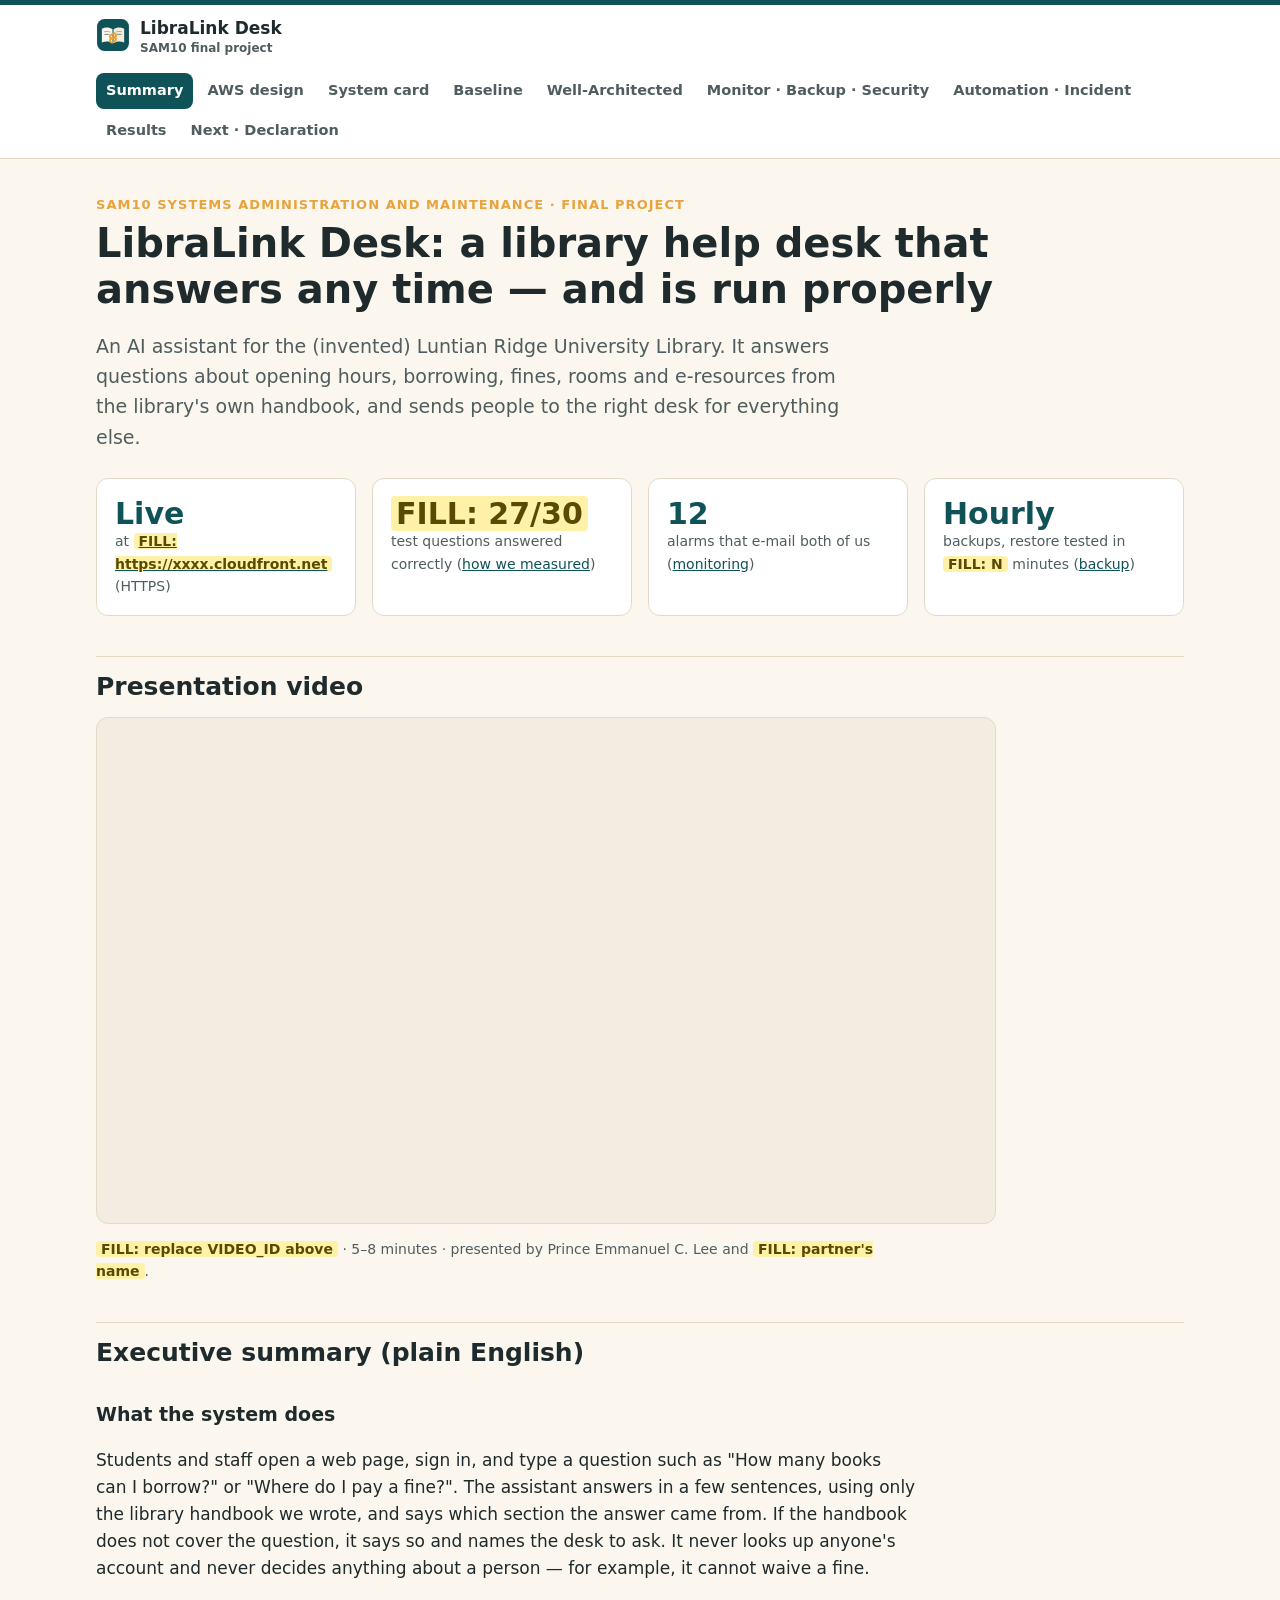
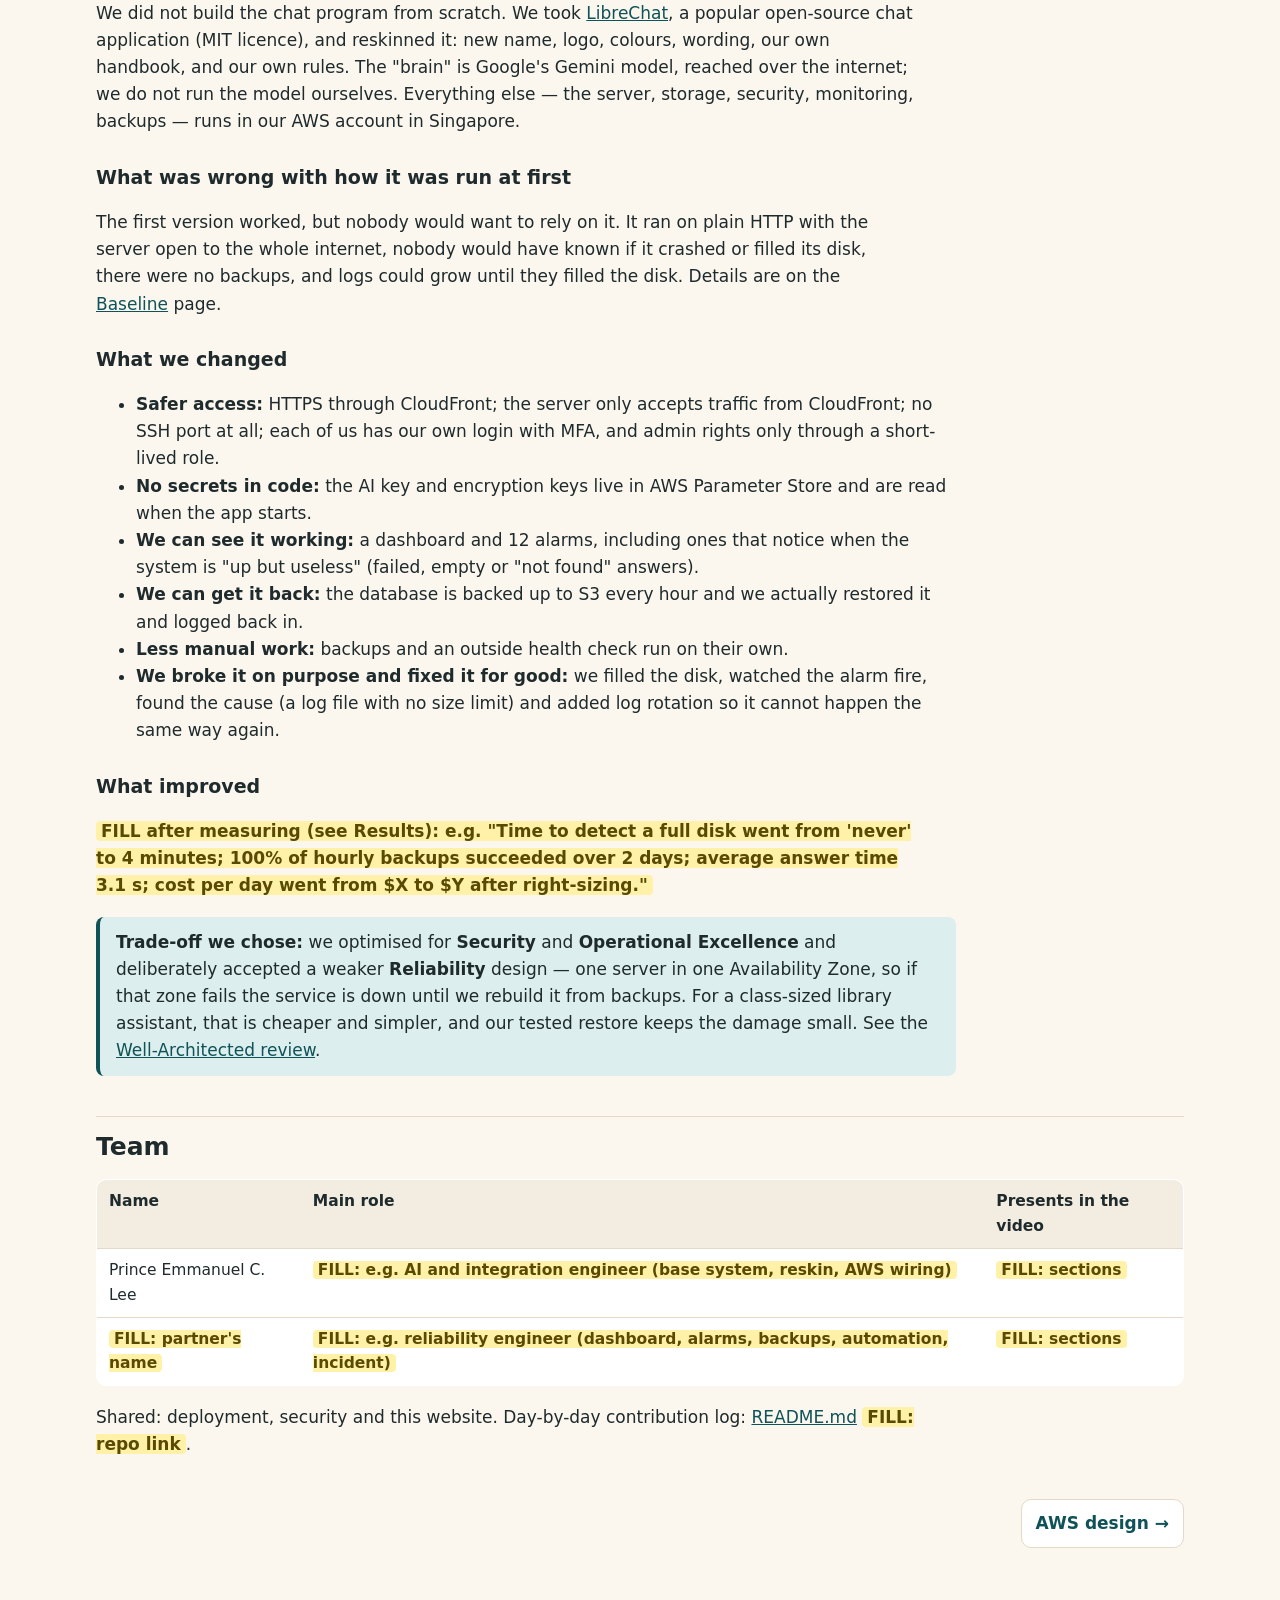
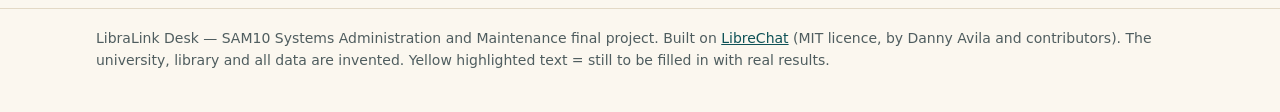
==== docs/index.html @ 316d45c8 "Project website, guide and presentation script" ====
<!doctype html>
<html lang="en">
<head>
<meta charset="utf-8"><meta name="viewport" content="width=device-width,initial-scale=1">
<title>LibraLink Desk · SAM10 final project</title>
<meta name="description" content="LibraLink Desk: a library help-desk AI assistant, reskinned from LibreChat, deployed and operated on AWS.">
<link rel="icon" href="assets/favicon.png"><link rel="stylesheet" href="assets/site.css">
</head>
<body>
<main>
  <div class="page-head">
    <div class="kicker">SAM10 Systems Administration and Maintenance · Final project</div>
    <h1>LibraLink Desk: a library help desk that answers any time — and is run properly</h1>
    <p class="lead">An AI assistant for the (invented) Luntian Ridge University Library. It answers questions about opening hours, borrowing, fines, rooms and e-resources from the library's own handbook, and sends people to the right desk for everything else.</p>
  </div>

  <div class="grid">
    <div class="card"><div class="stat">Live</div><div class="stat-label">at <a href="FILL-CLOUDFRONT-URL"><span class="fill">FILL: https://xxxx.cloudfront.net</span></a> (HTTPS)</div></div>
    <div class="card"><div class="stat"><span class="fill">FILL: 27/30</span></div><div class="stat-label">test questions answered correctly (<a href="results.html#quality">how we measured</a>)</div></div>
    <div class="card"><div class="stat">12</div><div class="stat-label">alarms that e-mail both of us (<a href="operations.html#monitoring">monitoring</a>)</div></div>
    <div class="card"><div class="stat">Hourly</div><div class="stat-label">backups, restore tested in <span class="fill">FILL: N</span> minutes (<a href="operations.html#backup">backup</a>)</div></div>
  </div>

  <h2>Presentation video</h2>
  <div class="video">
    <!-- Replace VIDEO_ID with your YouTube video id (the part after watch?v=). Set the video to Unlisted. -->
    <iframe src="https://www.youtube-nocookie.com/embed/VIDEO_ID" title="LibraLink Desk presentation" allow="accelerometer; encrypted-media; picture-in-picture" allowfullscreen></iframe>
  </div>
  <p class="stat-label"><span class="fill">FILL: replace VIDEO_ID above</span> · 5–8 minutes · presented by Prince Emmanuel C. Lee and <span class="fill">FILL: partner's name</span>.</p>

  <h2>Executive summary (plain English)</h2>
  <h3>What the system does</h3>
  <p>Students and staff open a web page, sign in, and type a question such as "How many books can I borrow?" or "Where do I pay a fine?". The assistant answers in a few sentences, using only the library handbook we wrote, and says which section the answer came from. If the handbook does not cover the question, it says so and names the desk to ask. It never looks up anyone's account and never decides anything about a person — for example, it cannot waive a fine.</p>
  <p>We did not build the chat program from scratch. We took <a href="https://github.com/danny-avila/LibreChat">LibreChat</a>, a popular open-source chat application (MIT licence), and reskinned it: new name, logo, colours, wording, our own handbook, and our own rules. The "brain" is Google's Gemini model, reached over the internet; we do not run the model ourselves. Everything else — the server, storage, security, monitoring, backups — runs in our AWS account in Singapore.</p>

  <h3>What was wrong with how it was run at first</h3>
  <p>The first version worked, but nobody would want to rely on it. It ran on plain HTTP with the server open to the whole internet, nobody would have known if it crashed or filled its disk, there were no backups, and logs could grow until they filled the disk. Details are on the <a href="baseline.html">Baseline</a> page.</p>

  <h3>What we changed</h3>
  <ul>
    <li><b>Safer access:</b> HTTPS through CloudFront; the server only accepts traffic from CloudFront; no SSH port at all; each of us has our own login with MFA, and admin rights only through a short-lived role.</li>
    <li><b>No secrets in code:</b> the AI key and encryption keys live in AWS Parameter Store and are read when the app starts.</li>
    <li><b>We can see it working:</b> a dashboard and 12 alarms, including ones that notice when the system is "up but useless" (failed, empty or "not found" answers).</li>
    <li><b>We can get it back:</b> the database is backed up to S3 every hour and we actually restored it and logged back in.</li>
    <li><b>Less manual work:</b> backups and an outside health check run on their own.</li>
    <li><b>We broke it on purpose and fixed it for good:</b> we filled the disk, watched the alarm fire, found the cause (a log file with no size limit) and added log rotation so it cannot happen the same way again.</li>
  </ul>

  <h3>What improved</h3>
  <p><span class="fill">FILL after measuring (see Results): e.g. "Time to detect a full disk went from 'never' to 4 minutes; 100% of hourly backups succeeded over 2 days; average answer time 3.1 s; cost per day went from $X to $Y after right-sizing."</span></p>

  <div class="note"><b>Trade-off we chose:</b> we optimised for <b>Security</b> and <b>Operational Excellence</b> and deliberately accepted a weaker <b>Reliability</b> design — one server in one Availability Zone, so if that zone fails the service is down until we rebuild it from backups. For a class-sized library assistant, that is cheaper and simpler, and our tested restore keeps the damage small. See the <a href="well-architected.html">Well-Architected review</a>.</div>

  <h2>Team</h2>
  <div class="table-wrap"><table>
    <tr><th>Name</th><th>Main role</th><th>Presents in the video</th></tr>
    <tr><td>Prince Emmanuel C. Lee</td><td><span class="fill">FILL: e.g. AI and integration engineer (base system, reskin, AWS wiring)</span></td><td><span class="fill">FILL: sections</span></td></tr>
    <tr><td><span class="fill">FILL: partner's name</span></td><td><span class="fill">FILL: e.g. reliability engineer (dashboard, alarms, backups, automation, incident)</span></td><td><span class="fill">FILL: sections</span></td></tr>
  </table></div>
  <p>Shared: deployment, security and this website. Day-by-day contribution log: <a href="https://github.com/FILL/libralink-desk#contribution-log">README.md</a> <span class="fill">FILL: repo link</span>.</p>
</main>
<script src="assets/site.js"></script>
</body>
</html>
---- docs/assets/site.css ----
:root {
  --bg: #FBF7EF;
  --panel: #FFFFFF;
  --panel-2: #F3EDE1;
  --ink: #1F2A2C;
  --ink-soft: #4F5D5F;
  --line: #E3D9C6;
  --teal: #0F5257;
  --teal-dark: #0B3B3E;
  --teal-soft: #DCEFEE;
  --amber: #E8A33D;
  --amber-soft: #FBEBD0;
  --good: #2F7D4A;
  --warn: #B26B00;
  --gap: #B3412F;
  --fill-bg: #FFF2A8;
  --fill-ink: #5A4A00;
  --radius: 12px;
  --mono: ui-monospace, "Cascadia Code", Consolas, monospace;
}
@media (prefers-color-scheme: dark) {
  :root {
    --bg: #0E1C1E; --panel: #132628; --panel-2: #1B3436; --ink: #EDE6D8; --ink-soft: #B9C4C2;
    --line: #2A4644; --teal: #6FC3C2; --teal-dark: #9FDAD8; --teal-soft: #1E3B3D;
    --amber: #E8A33D; --amber-soft: #3A2E17; --good: #6CC48A; --warn: #E8A33D; --gap: #F08A76;
    --fill-bg: #5A4A00; --fill-ink: #FFF2A8;
  }
}
* { box-sizing: border-box; }
html { scroll-behavior: smooth; }
body {
  margin: 0; background: var(--bg); color: var(--ink);
  font: 17px/1.6 "Nunito Sans", "Segoe UI", system-ui, sans-serif;
}
a { color: var(--teal); }
img { max-width: 100%; }

/* header + nav */
.top { border-top: 5px solid var(--teal); background: var(--panel); border-bottom: 1px solid var(--line); position: sticky; top: 0; z-index: 5; }
.top-inner { max-width: 1120px; margin: 0 auto; padding: 10px 16px; display: flex; align-items: center; gap: 18px; flex-wrap: wrap; }
.brand { display: flex; align-items: center; gap: 10px; text-decoration: none; color: var(--ink); font-weight: 800; }
.brand img { width: 34px; height: 34px; }
.brand small { display: block; font-weight: 600; color: var(--ink-soft); font-size: 12px; line-height: 1.1; }
nav { display: flex; flex-wrap: wrap; gap: 4px; margin-left: auto; }
nav a { text-decoration: none; color: var(--ink-soft); font-size: 14.5px; font-weight: 600; padding: 6px 10px; border-radius: 8px; }
nav a:hover { background: var(--teal-soft); color: var(--teal-dark); }
nav a.on { background: var(--teal); color: #fff; }

main { max-width: 1120px; margin: 0 auto; padding: 28px 16px 60px; }
.page-head { margin: 8px 0 26px; }
.page-head .kicker { color: var(--amber); font-weight: 800; letter-spacing: .08em; text-transform: uppercase; font-size: 13px; }
h1 { font-size: clamp(28px, 4vw, 40px); line-height: 1.15; margin: 4px 0 10px; }
h2 { font-size: 25px; margin: 40px 0 10px; padding-top: 10px; border-top: 1px solid var(--line); }
h3 { font-size: 19px; margin: 26px 0 8px; }
.lead { font-size: 19px; color: var(--ink-soft); max-width: 760px; }
p, li { max-width: 820px; }
code, pre { font-family: var(--mono); font-size: 14px; }
code { background: var(--panel-2); padding: 1px 5px; border-radius: 5px; }
pre { background: var(--panel-2); border: 1px solid var(--line); border-radius: 10px; padding: 14px; overflow-x: auto; line-height: 1.45; }

/* cards and grids */
.grid { display: grid; gap: 16px; grid-template-columns: repeat(auto-fit, minmax(240px, 1fr)); }
.card { background: var(--panel); border: 1px solid var(--line); border-radius: var(--radius); padding: 18px; }
.card h3 { margin-top: 0; }
.stat { font-size: 30px; font-weight: 800; color: var(--teal); line-height: 1.1; }
.stat-label { color: var(--ink-soft); font-size: 14px; }
.note { background: var(--teal-soft); border-left: 4px solid var(--teal); padding: 12px 16px; border-radius: 8px; max-width: 860px; }
.warn { background: var(--amber-soft); border-left: 4px solid var(--amber); padding: 12px 16px; border-radius: 8px; max-width: 860px; }

/* tables */
.table-wrap { overflow-x: auto; margin: 12px 0 18px; }
table { border-collapse: collapse; width: 100%; background: var(--panel); border: 1px solid var(--line); border-radius: 10px; overflow: hidden; font-size: 15.5px; }
th, td { text-align: left; vertical-align: top; padding: 9px 12px; border-bottom: 1px solid var(--line); }
th { background: var(--panel-2); font-weight: 700; }
tr:last-child td { border-bottom: 0; }

.verdict { display: inline-block; font-weight: 800; font-size: 13px; padding: 2px 9px; border-radius: 99px; color: #fff; }
.v-good { background: var(--good); } .v-adequate { background: var(--warn); } .v-gap { background: var(--gap); }

/* things the team must still fill in with REAL values */
.fill { background: var(--fill-bg); color: var(--fill-ink); padding: 0 5px; border-radius: 4px; font-weight: 700; }

/* evidence figures */
figure.ev { margin: 16px 0 22px; background: var(--panel); border: 1px solid var(--line); border-radius: var(--radius); padding: 10px; max-width: 900px; }
figure.ev img { display: block; border-radius: 8px; border: 1px solid var(--line); }
figure.ev .ev-missing { display: none; padding: 26px 18px; border: 2px dashed var(--amber); border-radius: 8px; background: var(--amber-soft); color: var(--ink); font-size: 15px; }
figure.ev.missing img { display: none; }
figure.ev.missing .ev-missing { display: block; }
figure.ev figcaption { font-size: 14.5px; color: var(--ink-soft); padding: 8px 4px 0; }
figure.ev figcaption b { color: var(--teal); }
.pair { display: grid; gap: 14px; grid-template-columns: repeat(auto-fit, minmax(300px, 1fr)); }
.pair figure.ev { margin: 0; }

.video { position: relative; aspect-ratio: 16 / 9; background: var(--panel-2); border-radius: var(--radius); overflow: hidden; border: 1px solid var(--line); max-width: 900px; }
.video iframe { position: absolute; inset: 0; width: 100%; height: 100%; border: 0; }

/* architecture diagram */
.diagram { background: var(--panel); border: 1px solid var(--line); border-radius: var(--radius); padding: 10px; overflow-x: auto; }
.diagram svg { min-width: 860px; width: 100%; height: auto; display: block; }
.d-frame { fill: none; stroke: var(--ink-soft); stroke-width: 1.5; }
.d-region { fill: var(--teal-soft); fill-opacity: .35; stroke: var(--teal); stroke-width: 2; }
.d-sg { fill: none; stroke: var(--amber); stroke-width: 2; stroke-dasharray: 7 5; }
.d-box { fill: var(--panel); stroke: var(--teal); stroke-width: 1.6; }
.d-box-alt { fill: var(--panel-2); stroke: var(--line); stroke-width: 1.4; }
.d-ext { fill: var(--amber-soft); stroke: var(--amber); stroke-width: 1.6; }
.d-t { fill: var(--ink); font: 700 14px "Nunito Sans", system-ui, sans-serif; }
.d-s { fill: var(--ink-soft); font: 12px "Nunito Sans", system-ui, sans-serif; }
.d-frame-t { fill: var(--teal-dark); font: 800 13px "Nunito Sans", system-ui, sans-serif; letter-spacing: .03em; }
.d-arrow { stroke: var(--teal); stroke-width: 2.2; fill: none; marker-end: url(#arr); }
.d-arrow-ops { stroke: var(--ink-soft); stroke-width: 1.6; fill: none; stroke-dasharray: 5 4; marker-end: url(#arr2); }
.d-num { fill: var(--amber); } .d-num-t { fill: #1F2A2C; font: 800 13px system-ui, sans-serif; }

footer { border-top: 1px solid var(--line); color: var(--ink-soft); font-size: 14px; }
footer .inner { max-width: 1120px; margin: 0 auto; padding: 18px 16px 40px; }
.pager { display: flex; justify-content: space-between; gap: 12px; margin-top: 40px; }
.pager a { background: var(--panel); border: 1px solid var(--line); padding: 10px 14px; border-radius: 10px; text-decoration: none; font-weight: 700; }

@media (max-width: 720px) {
  body { font-size: 16px; }
  .top { position: static; }
  nav { margin-left: 0; }
}
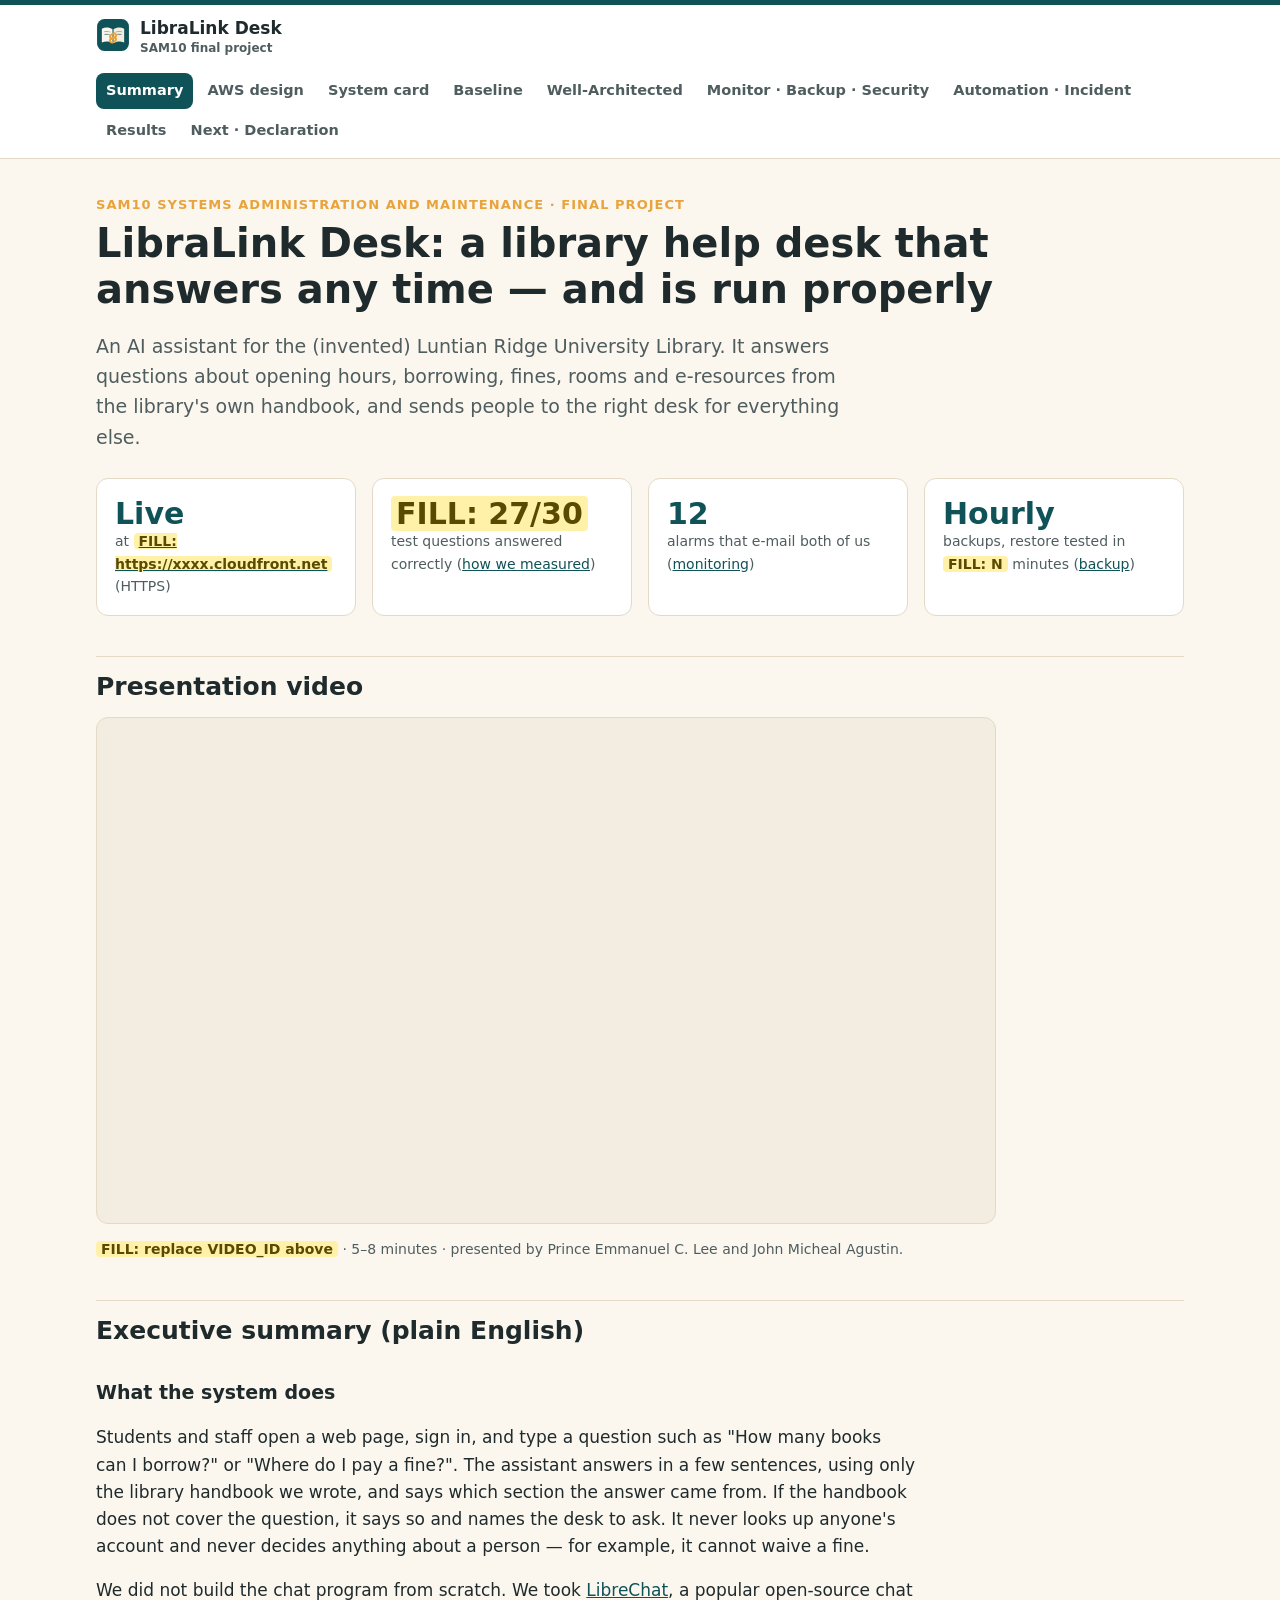
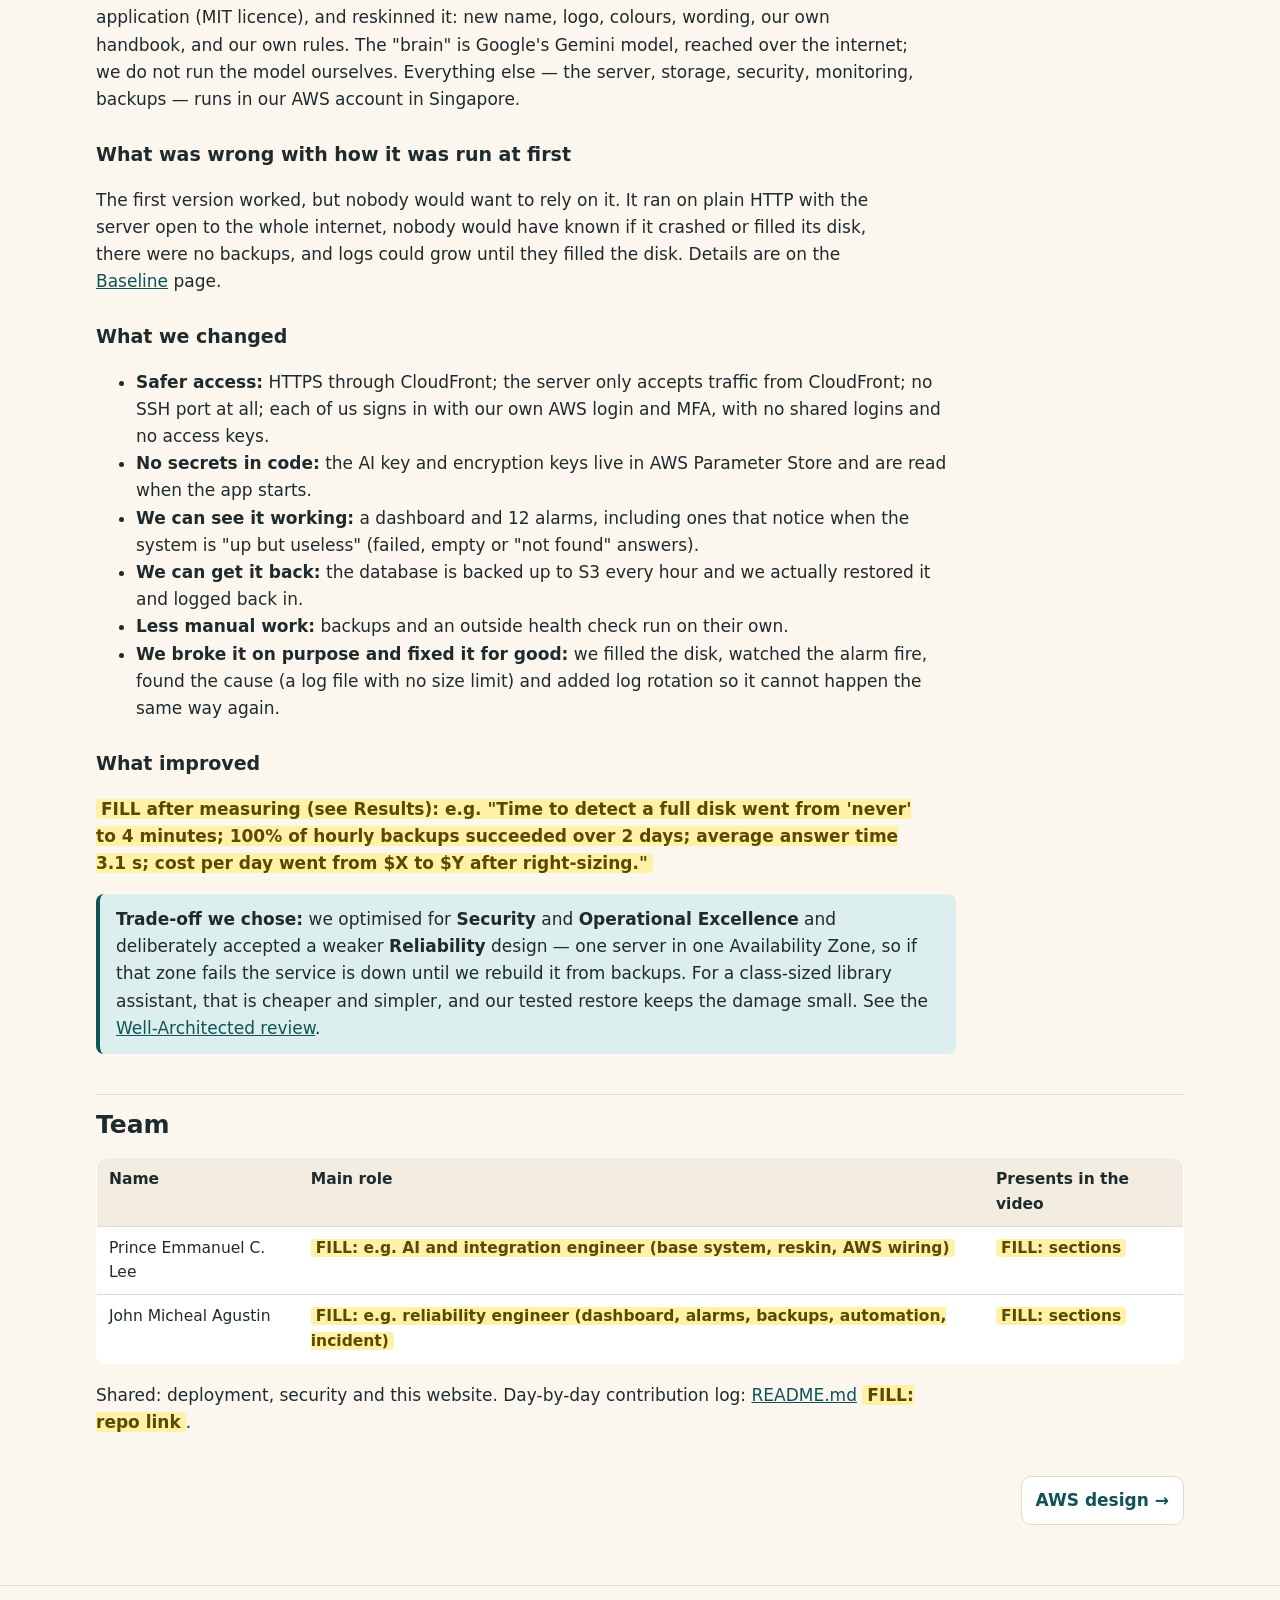
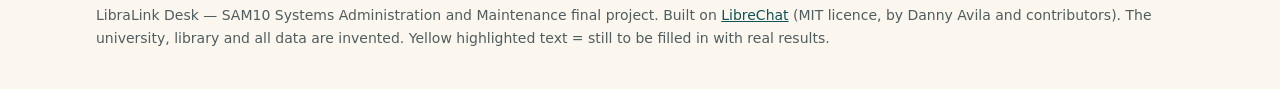
==== commit 035fe7a0: "Use Team logins (Free plan blocks IAM console users); add partner name" ====
--- a/docs/index.html
+++ b/docs/index.html
@@ -26,7 +26,7 @@
     <!-- Replace VIDEO_ID with your YouTube video id (the part after watch?v=). Set the video to Unlisted. -->
     <iframe src="https://www.youtube-nocookie.com/embed/VIDEO_ID" title="LibraLink Desk presentation" allow="accelerometer; encrypted-media; picture-in-picture" allowfullscreen></iframe>
   </div>
-  <p class="stat-label"><span class="fill">FILL: replace VIDEO_ID above</span> · 5–8 minutes · presented by Prince Emmanuel C. Lee and <span class="fill">FILL: partner's name</span>.</p>
+  <p class="stat-label"><span class="fill">FILL: replace VIDEO_ID above</span> · 5–8 minutes · presented by Prince Emmanuel C. Lee and John Micheal Agustin.</p>
 
   <h2>Executive summary (plain English)</h2>
   <h3>What the system does</h3>
@@ -38,7 +38,7 @@
 
   <h3>What we changed</h3>
   <ul>
-    <li><b>Safer access:</b> HTTPS through CloudFront; the server only accepts traffic from CloudFront; no SSH port at all; each of us has our own login with MFA, and admin rights only through a short-lived role.</li>
+    <li><b>Safer access:</b> HTTPS through CloudFront; the server only accepts traffic from CloudFront; no SSH port at all; each of us signs in with our own AWS login and MFA, with no shared logins and no access keys.</li>
     <li><b>No secrets in code:</b> the AI key and encryption keys live in AWS Parameter Store and are read when the app starts.</li>
     <li><b>We can see it working:</b> a dashboard and 12 alarms, including ones that notice when the system is "up but useless" (failed, empty or "not found" answers).</li>
     <li><b>We can get it back:</b> the database is backed up to S3 every hour and we actually restored it and logged back in.</li>
@@ -55,7 +55,7 @@
   <div class="table-wrap"><table>
     <tr><th>Name</th><th>Main role</th><th>Presents in the video</th></tr>
     <tr><td>Prince Emmanuel C. Lee</td><td><span class="fill">FILL: e.g. AI and integration engineer (base system, reskin, AWS wiring)</span></td><td><span class="fill">FILL: sections</span></td></tr>
-    <tr><td><span class="fill">FILL: partner's name</span></td><td><span class="fill">FILL: e.g. reliability engineer (dashboard, alarms, backups, automation, incident)</span></td><td><span class="fill">FILL: sections</span></td></tr>
+    <tr><td>John Micheal Agustin</td><td><span class="fill">FILL: e.g. reliability engineer (dashboard, alarms, backups, automation, incident)</span></td><td><span class="fill">FILL: sections</span></td></tr>
   </table></div>
   <p>Shared: deployment, security and this website. Day-by-day contribution log: <a href="https://github.com/FILL/libralink-desk#contribution-log">README.md</a> <span class="fill">FILL: repo link</span>.</p>
 </main>
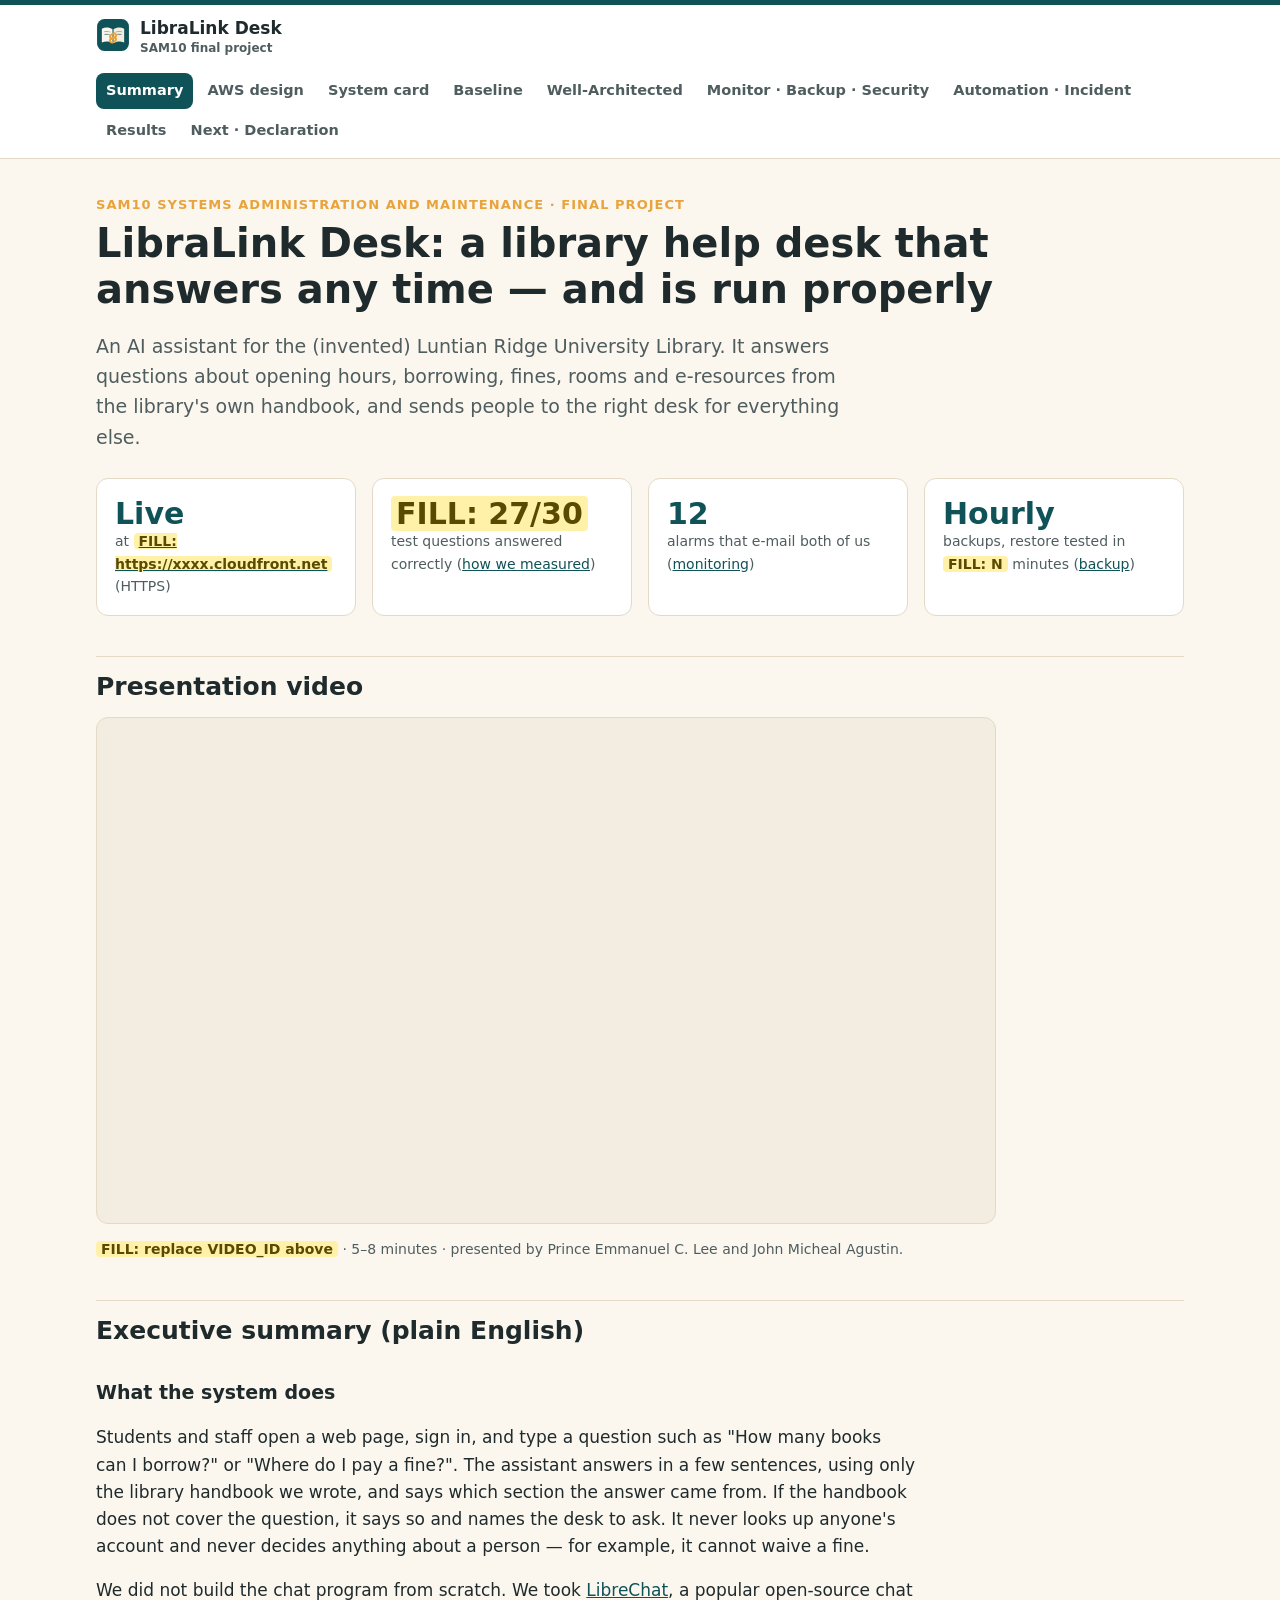
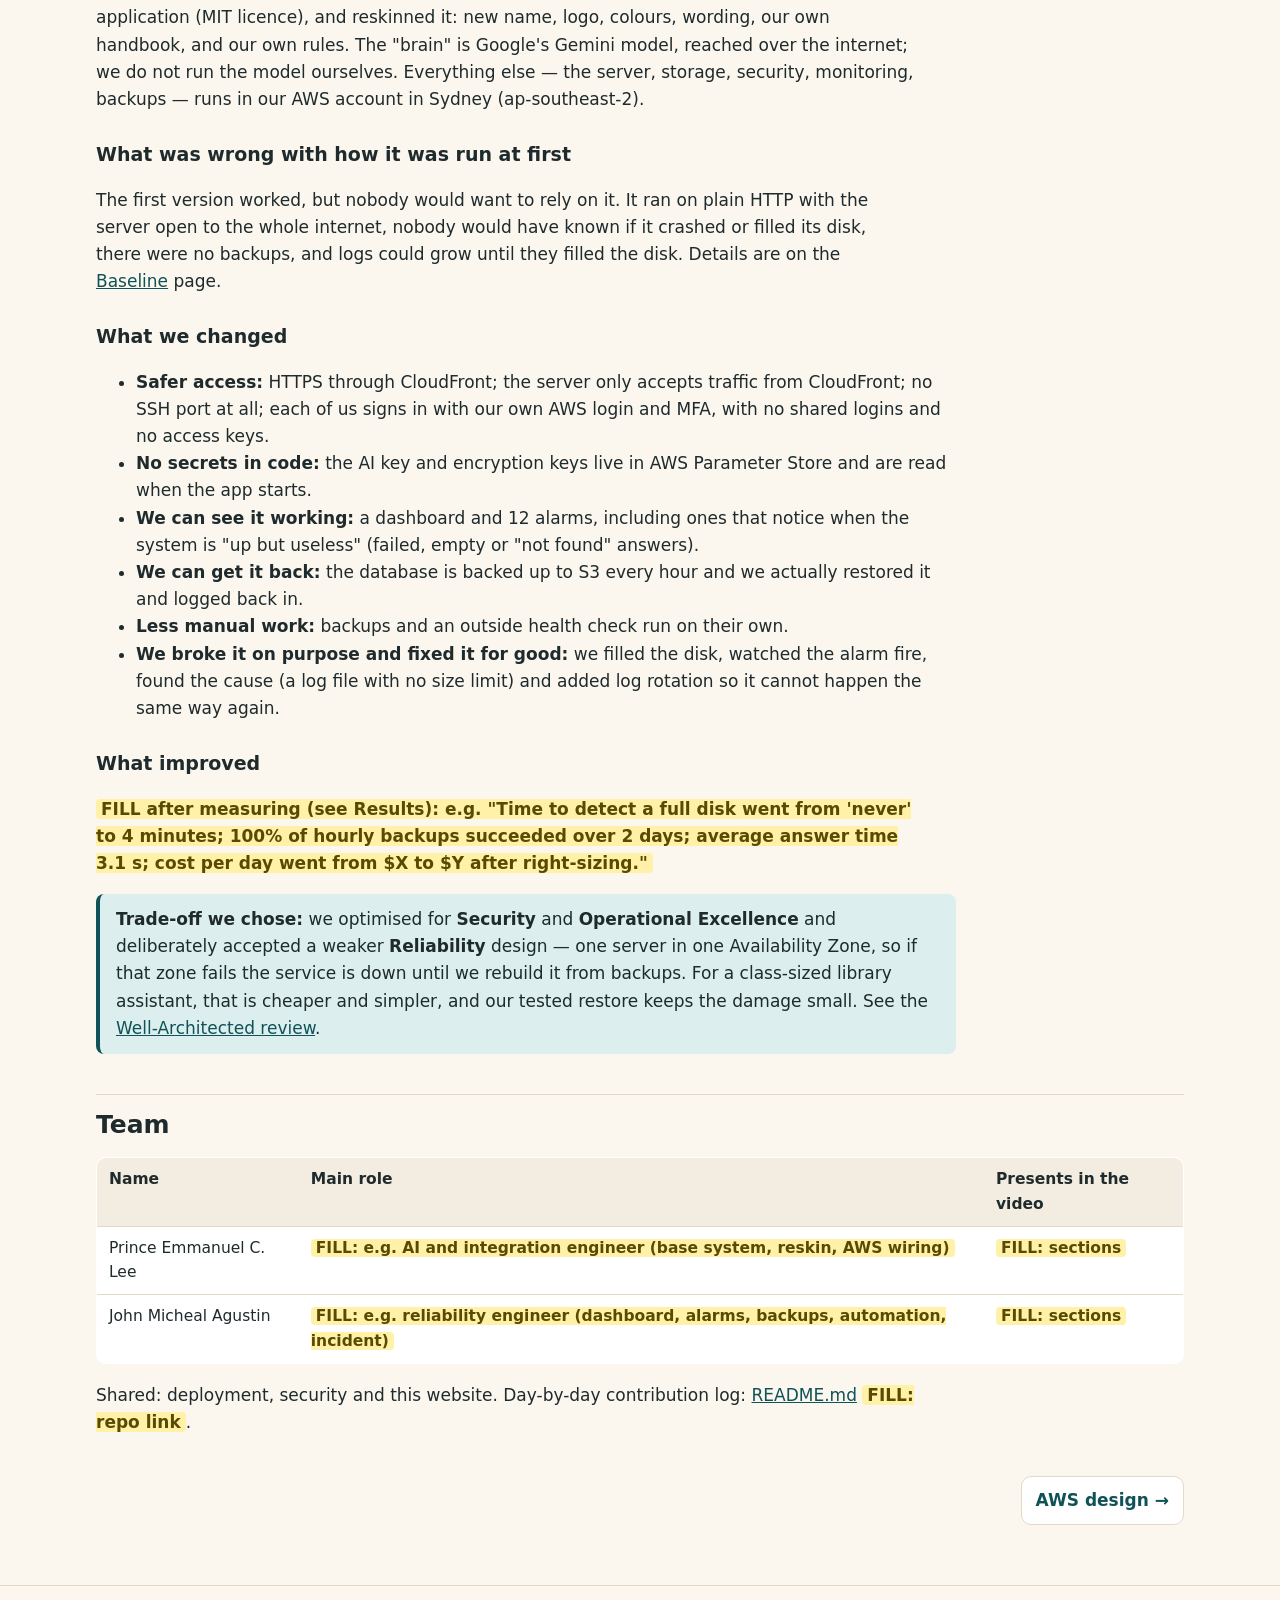
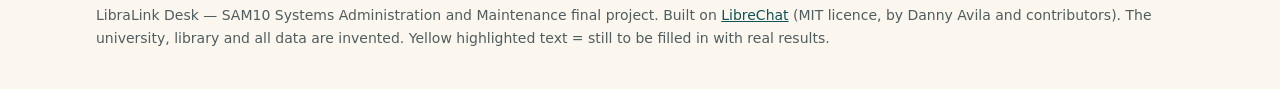
==== commit 7b40d003: "Move to Sydney (Free plan locks the account to ap-southeast-2)" ====
--- a/docs/index.html
+++ b/docs/index.html
@@ -31,7 +31,7 @@
   <h2>Executive summary (plain English)</h2>
   <h3>What the system does</h3>
   <p>Students and staff open a web page, sign in, and type a question such as "How many books can I borrow?" or "Where do I pay a fine?". The assistant answers in a few sentences, using only the library handbook we wrote, and says which section the answer came from. If the handbook does not cover the question, it says so and names the desk to ask. It never looks up anyone's account and never decides anything about a person — for example, it cannot waive a fine.</p>
-  <p>We did not build the chat program from scratch. We took <a href="https://github.com/danny-avila/LibreChat">LibreChat</a>, a popular open-source chat application (MIT licence), and reskinned it: new name, logo, colours, wording, our own handbook, and our own rules. The "brain" is Google's Gemini model, reached over the internet; we do not run the model ourselves. Everything else — the server, storage, security, monitoring, backups — runs in our AWS account in Singapore.</p>
+  <p>We did not build the chat program from scratch. We took <a href="https://github.com/danny-avila/LibreChat">LibreChat</a>, a popular open-source chat application (MIT licence), and reskinned it: new name, logo, colours, wording, our own handbook, and our own rules. The "brain" is Google's Gemini model, reached over the internet; we do not run the model ourselves. Everything else — the server, storage, security, monitoring, backups — runs in our AWS account in Sydney (ap-southeast-2).</p>
 
   <h3>What was wrong with how it was run at first</h3>
   <p>The first version worked, but nobody would want to rely on it. It ran on plain HTTP with the server open to the whole internet, nobody would have known if it crashed or filled its disk, there were no backups, and logs could grow until they filled the disk. Details are on the <a href="baseline.html">Baseline</a> page.</p>
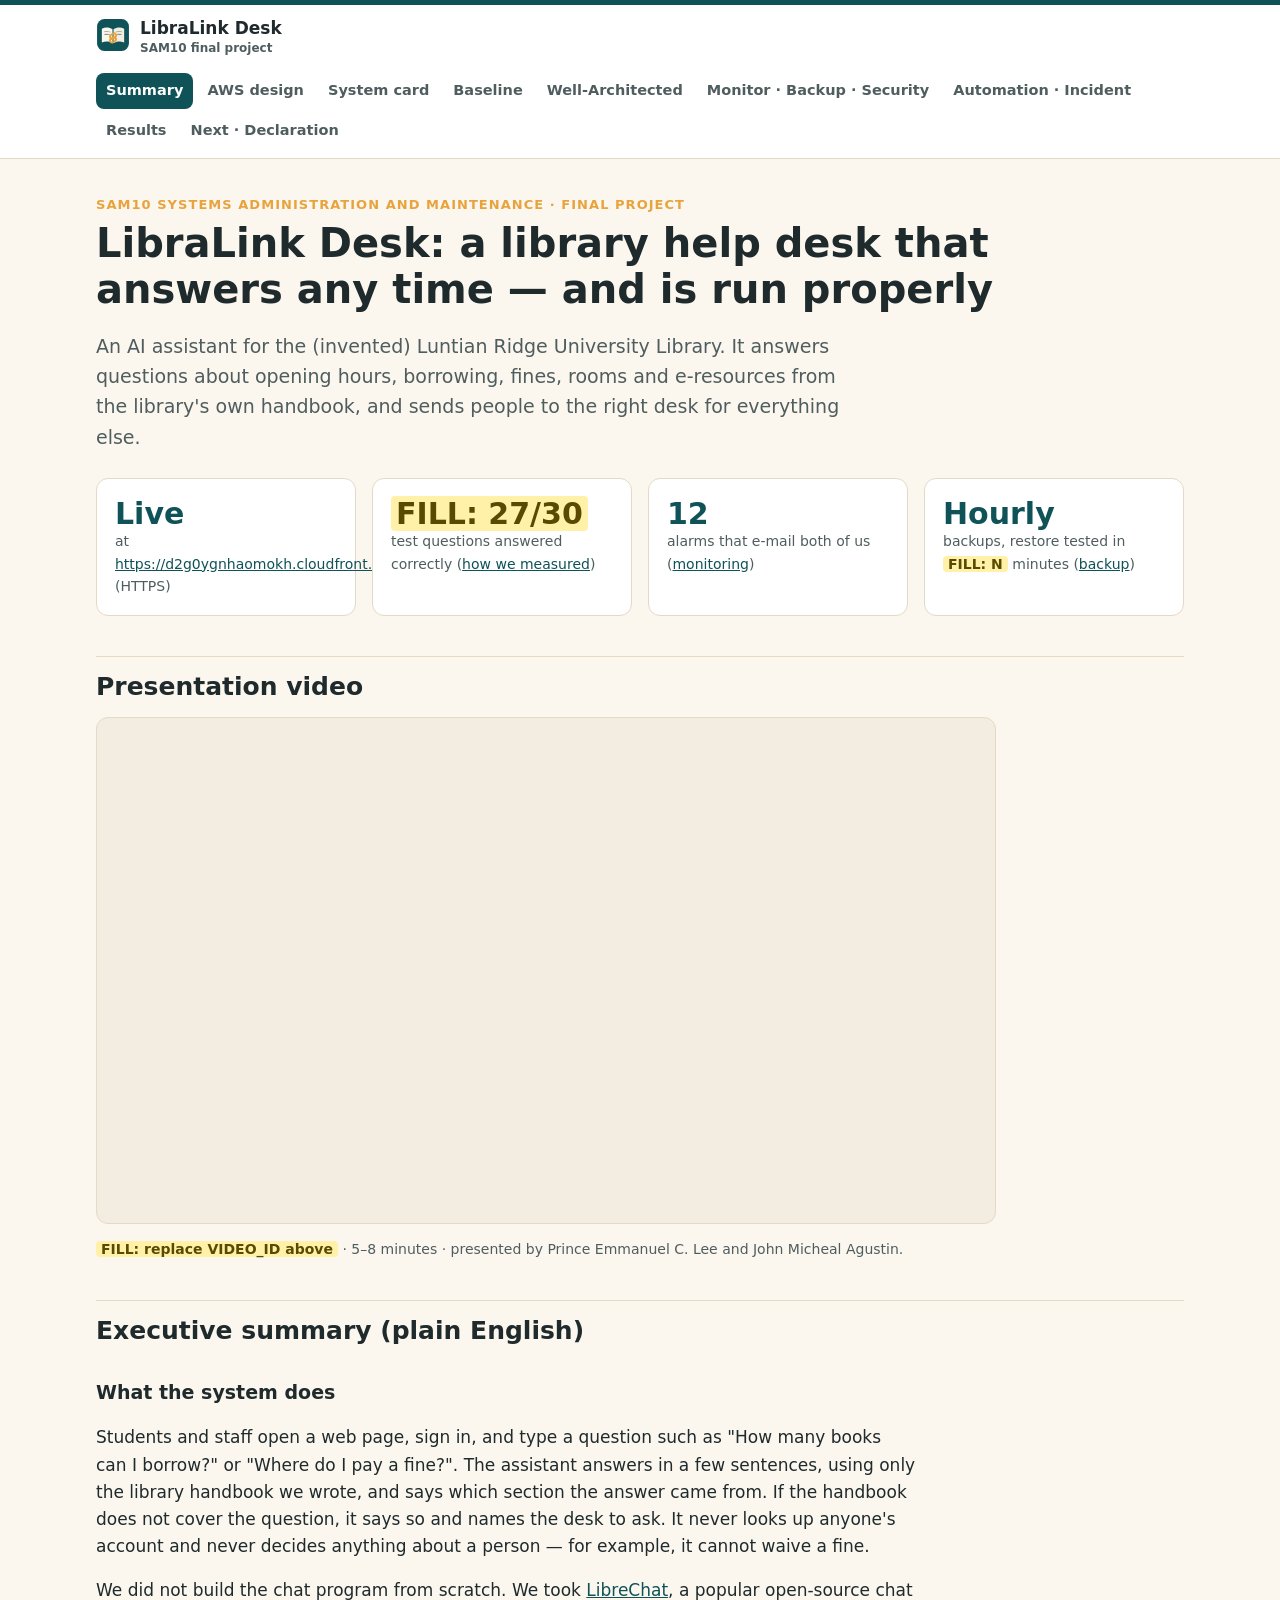
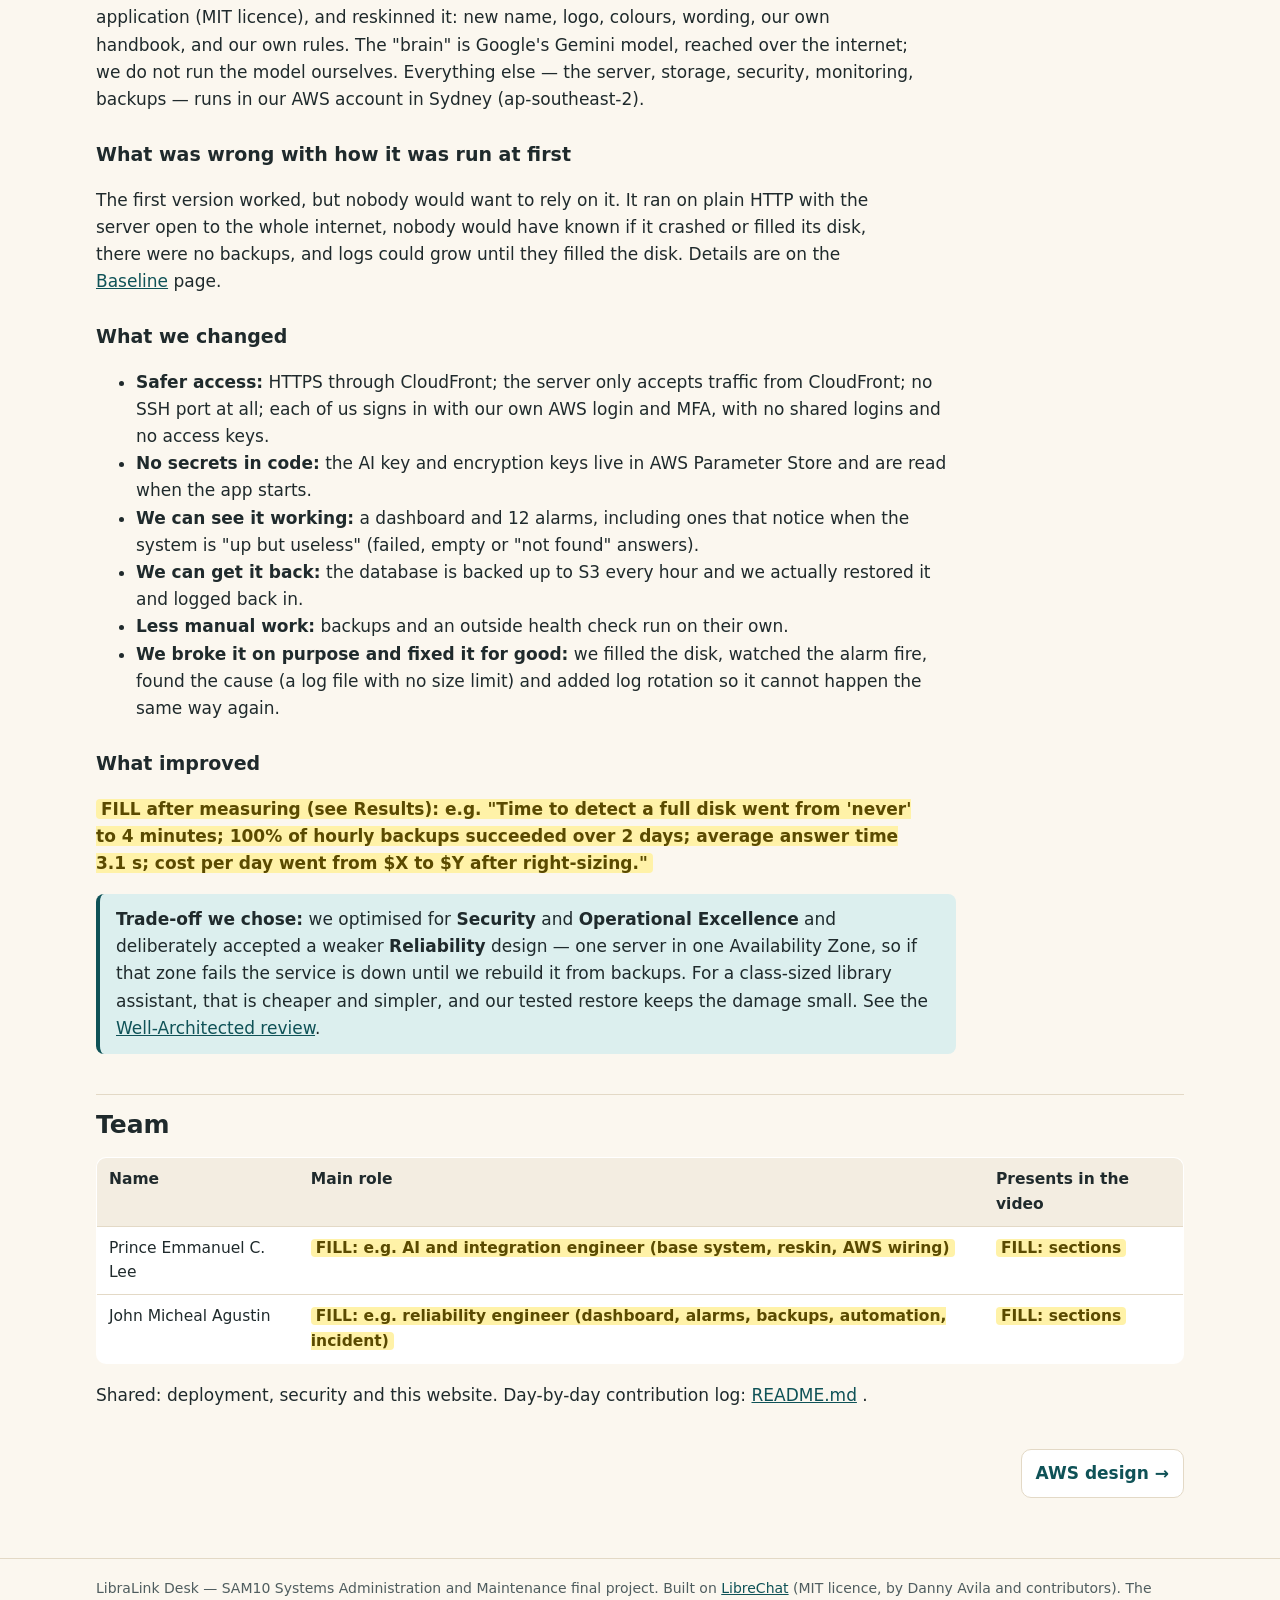
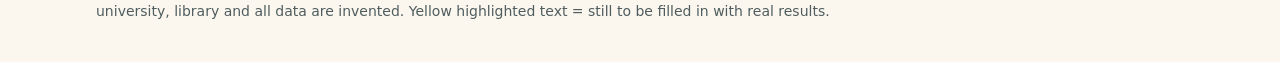
==== commit 2f34420a: "Website: real evidence names, live address, backup runs" ====
--- a/docs/index.html
+++ b/docs/index.html
@@ -15,7 +15,7 @@
   </div>
 
   <div class="grid">
-    <div class="card"><div class="stat">Live</div><div class="stat-label">at <a href="FILL-CLOUDFRONT-URL"><span class="fill">FILL: https://xxxx.cloudfront.net</span></a> (HTTPS)</div></div>
+    <div class="card"><div class="stat">Live</div><div class="stat-label">at <a href="https://d2g0ygnhaomokh.cloudfront.net">https://d2g0ygnhaomokh.cloudfront.net</a> (HTTPS)</div></div>
     <div class="card"><div class="stat"><span class="fill">FILL: 27/30</span></div><div class="stat-label">test questions answered correctly (<a href="results.html#quality">how we measured</a>)</div></div>
     <div class="card"><div class="stat">12</div><div class="stat-label">alarms that e-mail both of us (<a href="operations.html#monitoring">monitoring</a>)</div></div>
     <div class="card"><div class="stat">Hourly</div><div class="stat-label">backups, restore tested in <span class="fill">FILL: N</span> minutes (<a href="operations.html#backup">backup</a>)</div></div>
@@ -57,7 +57,7 @@
     <tr><td>Prince Emmanuel C. Lee</td><td><span class="fill">FILL: e.g. AI and integration engineer (base system, reskin, AWS wiring)</span></td><td><span class="fill">FILL: sections</span></td></tr>
     <tr><td>John Micheal Agustin</td><td><span class="fill">FILL: e.g. reliability engineer (dashboard, alarms, backups, automation, incident)</span></td><td><span class="fill">FILL: sections</span></td></tr>
   </table></div>
-  <p>Shared: deployment, security and this website. Day-by-day contribution log: <a href="https://github.com/FILL/libralink-desk#contribution-log">README.md</a> <span class="fill">FILL: repo link</span>.</p>
+  <p>Shared: deployment, security and this website. Day-by-day contribution log: <a href="https://github.com/leeprinceemmanuel-design/libralink-desk#contribution-log">README.md</a> .</p>
 </main>
 <script src="assets/site.js"></script>
 </body>
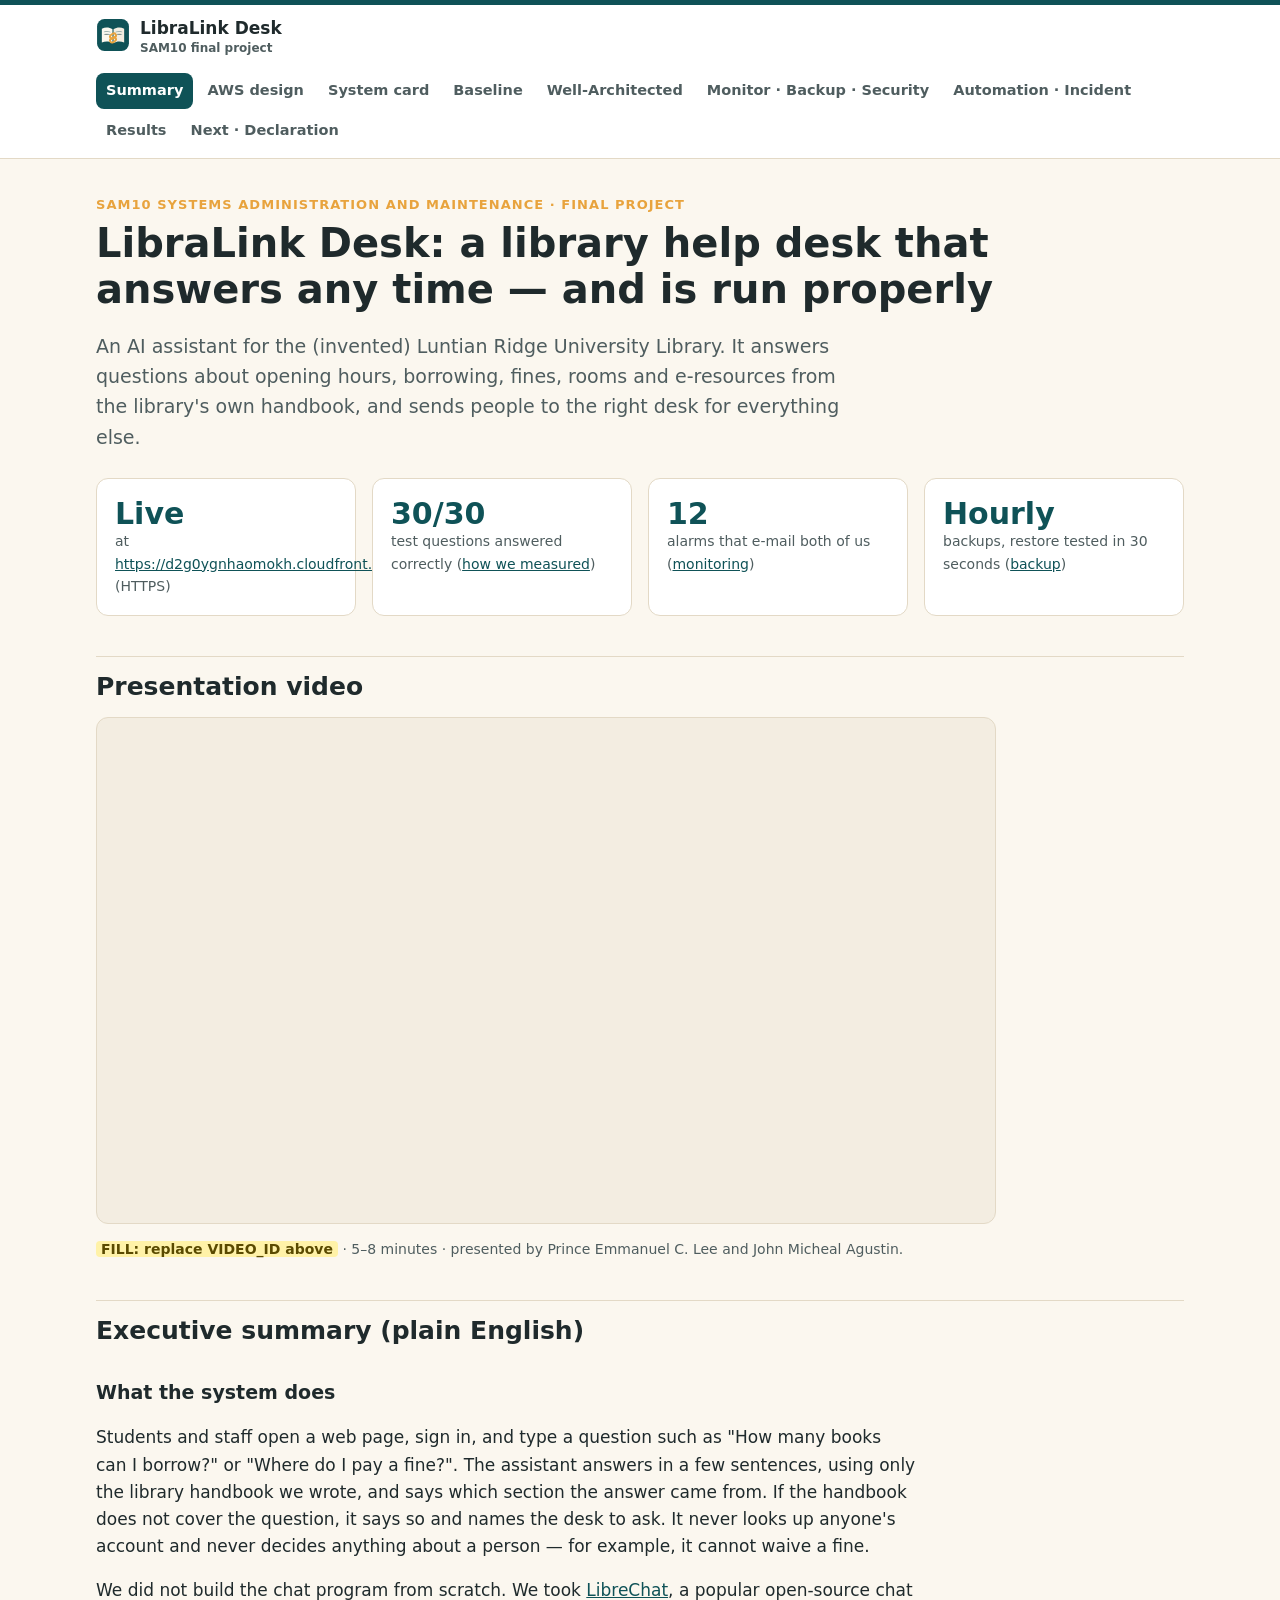
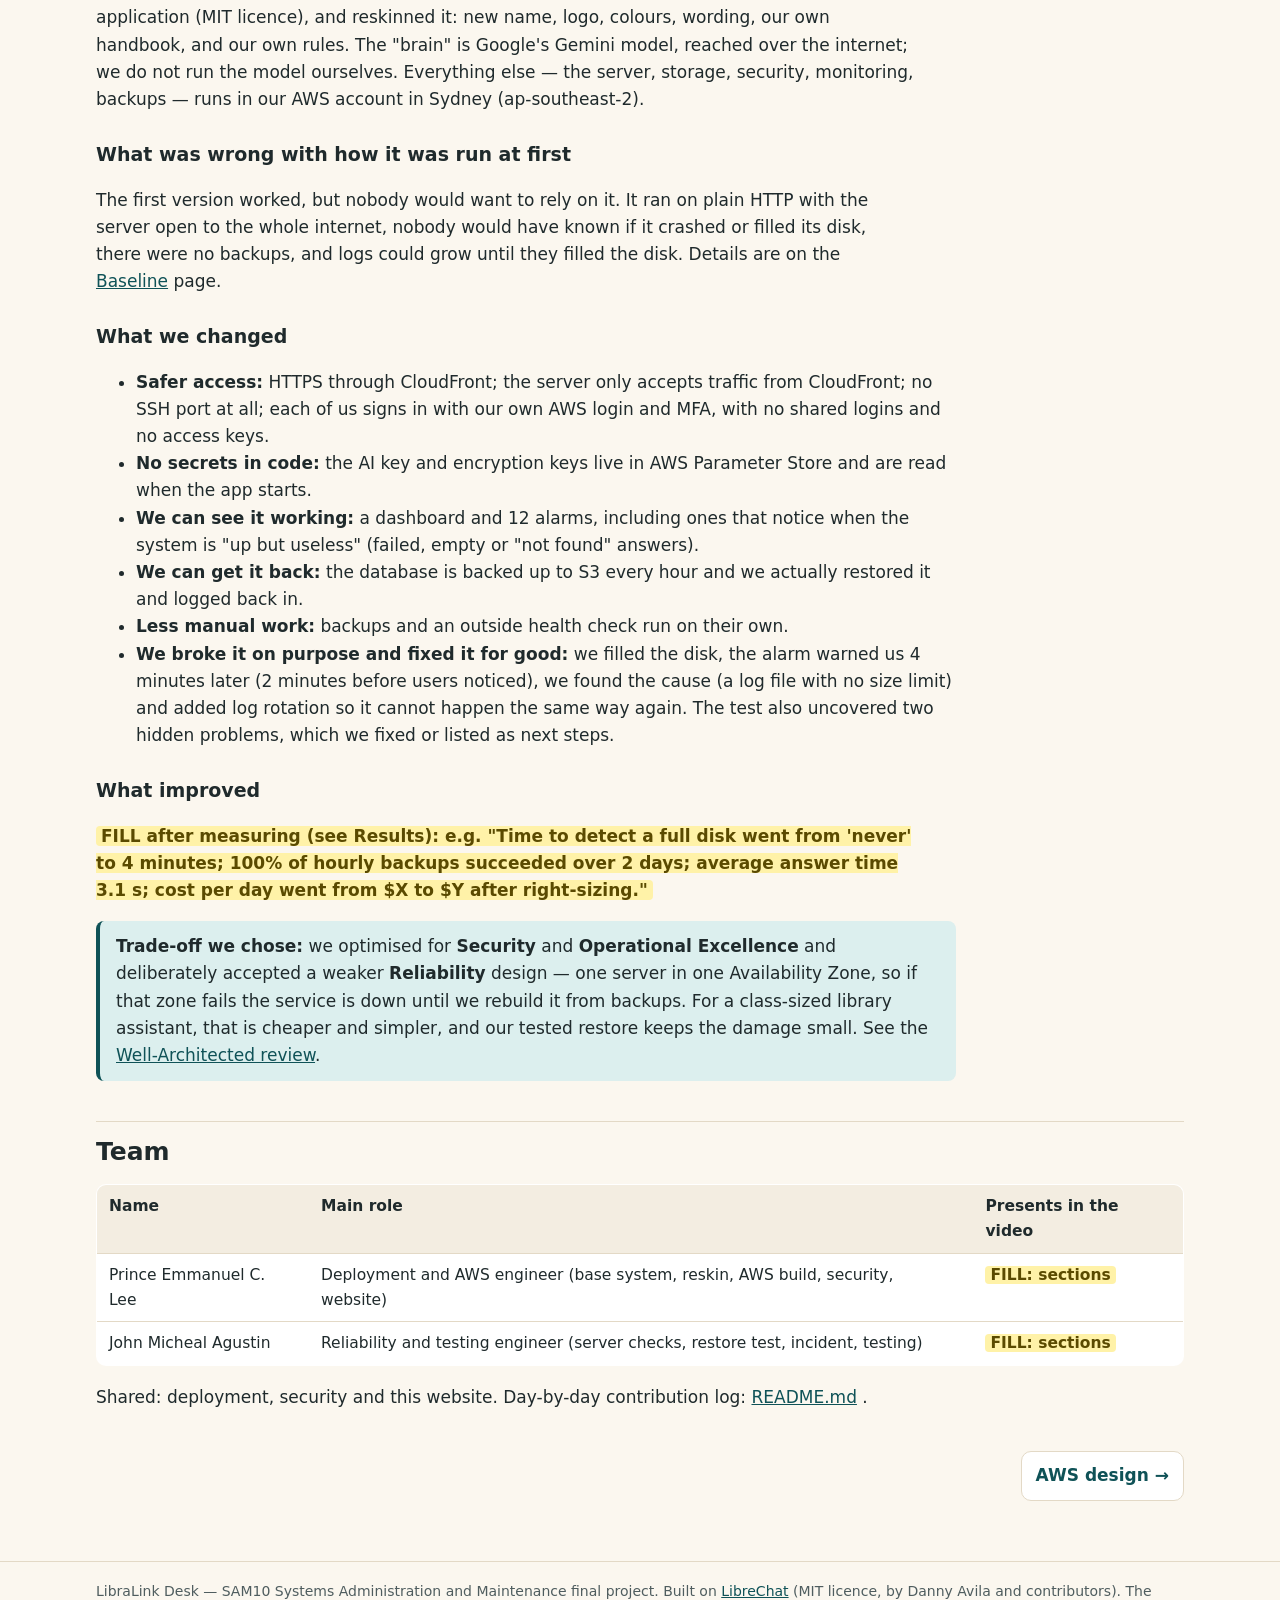
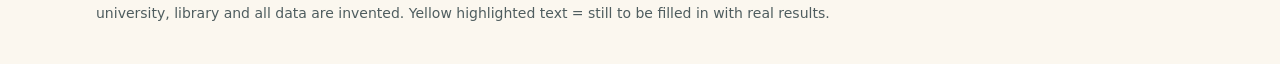
==== commit 459a6d1a: "Day 2: tests, restore, incident results; restore skips empty backups" ====
--- a/docs/index.html
+++ b/docs/index.html
@@ -16,9 +16,9 @@
 
   <div class="grid">
     <div class="card"><div class="stat">Live</div><div class="stat-label">at <a href="https://d2g0ygnhaomokh.cloudfront.net">https://d2g0ygnhaomokh.cloudfront.net</a> (HTTPS)</div></div>
-    <div class="card"><div class="stat"><span class="fill">FILL: 27/30</span></div><div class="stat-label">test questions answered correctly (<a href="results.html#quality">how we measured</a>)</div></div>
+    <div class="card"><div class="stat">30/30</div><div class="stat-label">test questions answered correctly (<a href="results.html#quality">how we measured</a>)</div></div>
     <div class="card"><div class="stat">12</div><div class="stat-label">alarms that e-mail both of us (<a href="operations.html#monitoring">monitoring</a>)</div></div>
-    <div class="card"><div class="stat">Hourly</div><div class="stat-label">backups, restore tested in <span class="fill">FILL: N</span> minutes (<a href="operations.html#backup">backup</a>)</div></div>
+    <div class="card"><div class="stat">Hourly</div><div class="stat-label">backups, restore tested in 30 seconds (<a href="operations.html#backup">backup</a>)</div></div>
   </div>
 
   <h2>Presentation video</h2>
@@ -43,7 +43,7 @@
     <li><b>We can see it working:</b> a dashboard and 12 alarms, including ones that notice when the system is "up but useless" (failed, empty or "not found" answers).</li>
     <li><b>We can get it back:</b> the database is backed up to S3 every hour and we actually restored it and logged back in.</li>
     <li><b>Less manual work:</b> backups and an outside health check run on their own.</li>
-    <li><b>We broke it on purpose and fixed it for good:</b> we filled the disk, watched the alarm fire, found the cause (a log file with no size limit) and added log rotation so it cannot happen the same way again.</li>
+    <li><b>We broke it on purpose and fixed it for good:</b> we filled the disk, the alarm warned us 4 minutes later (2 minutes before users noticed), we found the cause (a log file with no size limit) and added log rotation so it cannot happen the same way again. The test also uncovered two hidden problems, which we fixed or listed as next steps.</li>
   </ul>
 
   <h3>What improved</h3>
@@ -54,8 +54,8 @@
   <h2>Team</h2>
   <div class="table-wrap"><table>
     <tr><th>Name</th><th>Main role</th><th>Presents in the video</th></tr>
-    <tr><td>Prince Emmanuel C. Lee</td><td><span class="fill">FILL: e.g. AI and integration engineer (base system, reskin, AWS wiring)</span></td><td><span class="fill">FILL: sections</span></td></tr>
-    <tr><td>John Micheal Agustin</td><td><span class="fill">FILL: e.g. reliability engineer (dashboard, alarms, backups, automation, incident)</span></td><td><span class="fill">FILL: sections</span></td></tr>
+    <tr><td>Prince Emmanuel C. Lee</td><td>Deployment and AWS engineer (base system, reskin, AWS build, security, website)</td><td><span class="fill">FILL: sections</span></td></tr>
+    <tr><td>John Micheal Agustin</td><td>Reliability and testing engineer (server checks, restore test, incident, testing)</td><td><span class="fill">FILL: sections</span></td></tr>
   </table></div>
   <p>Shared: deployment, security and this website. Day-by-day contribution log: <a href="https://github.com/leeprinceemmanuel-design/libralink-desk#contribution-log">README.md</a> .</p>
 </main>
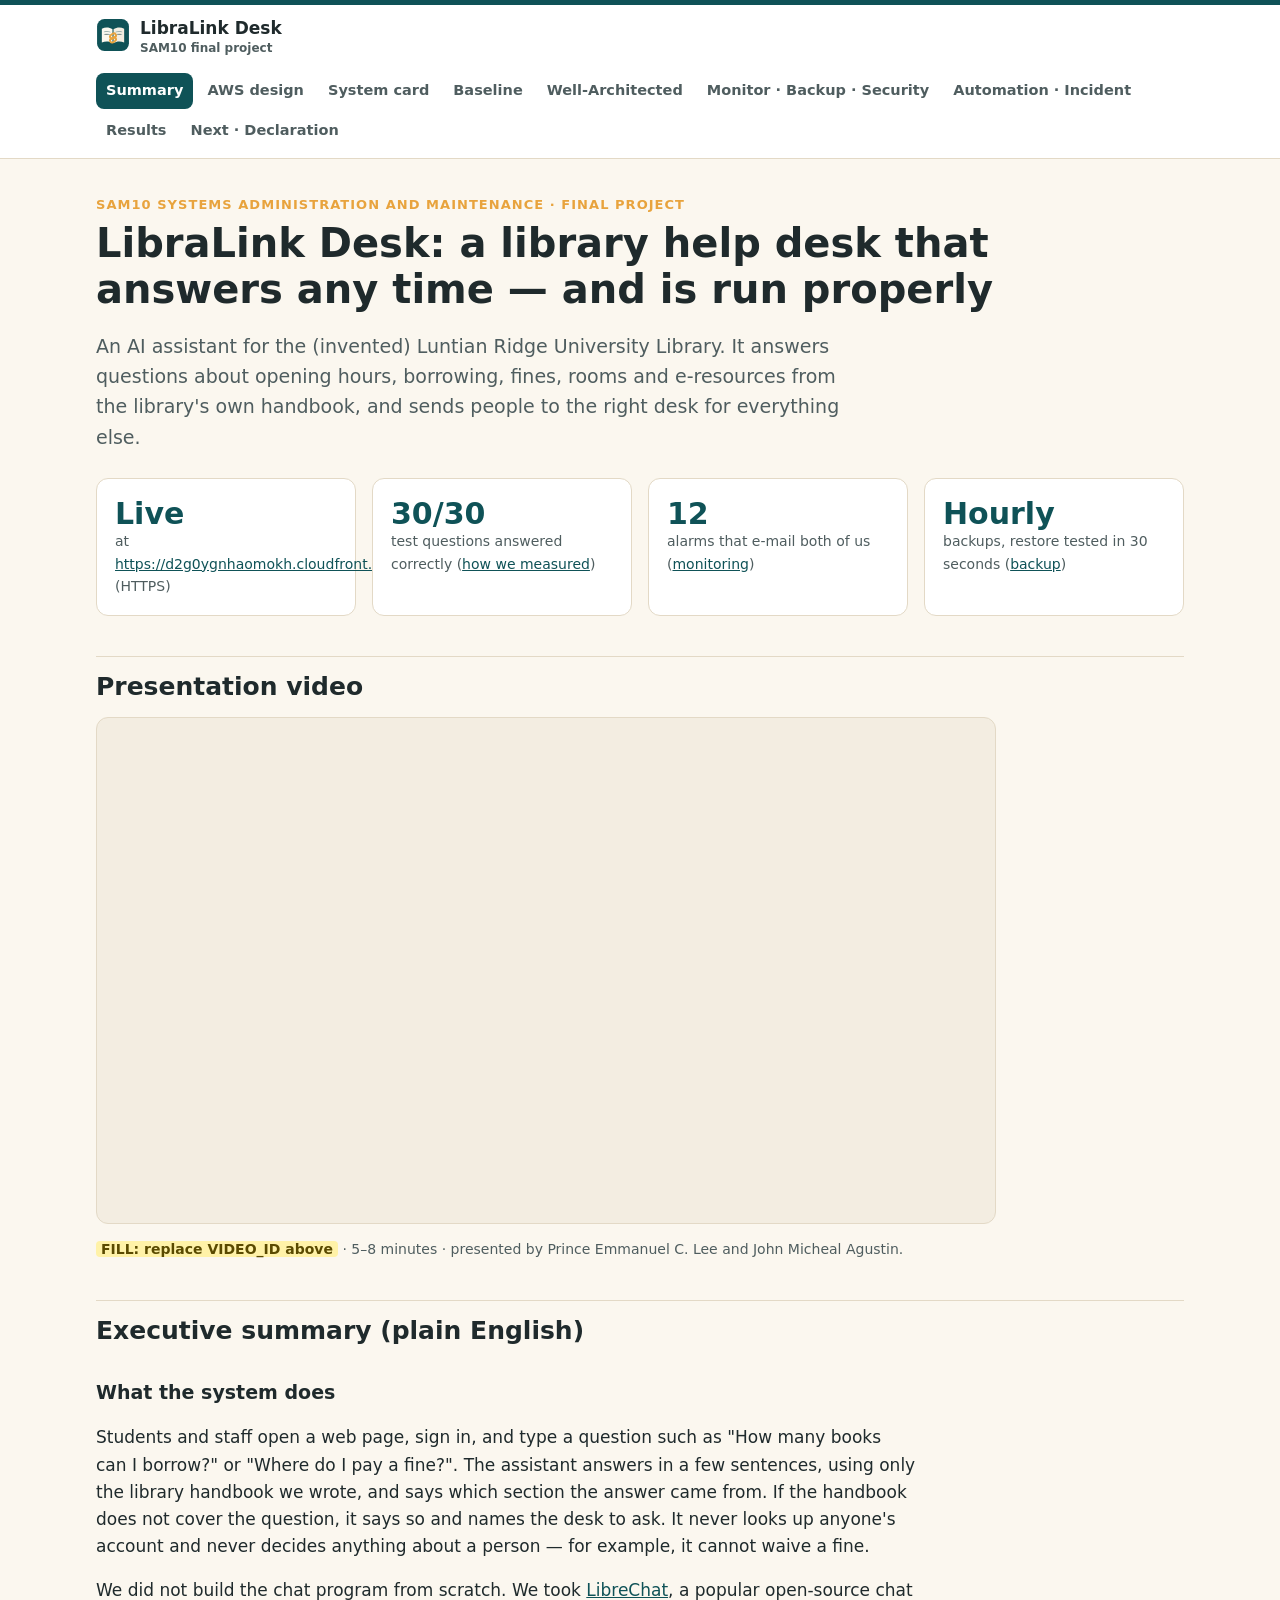
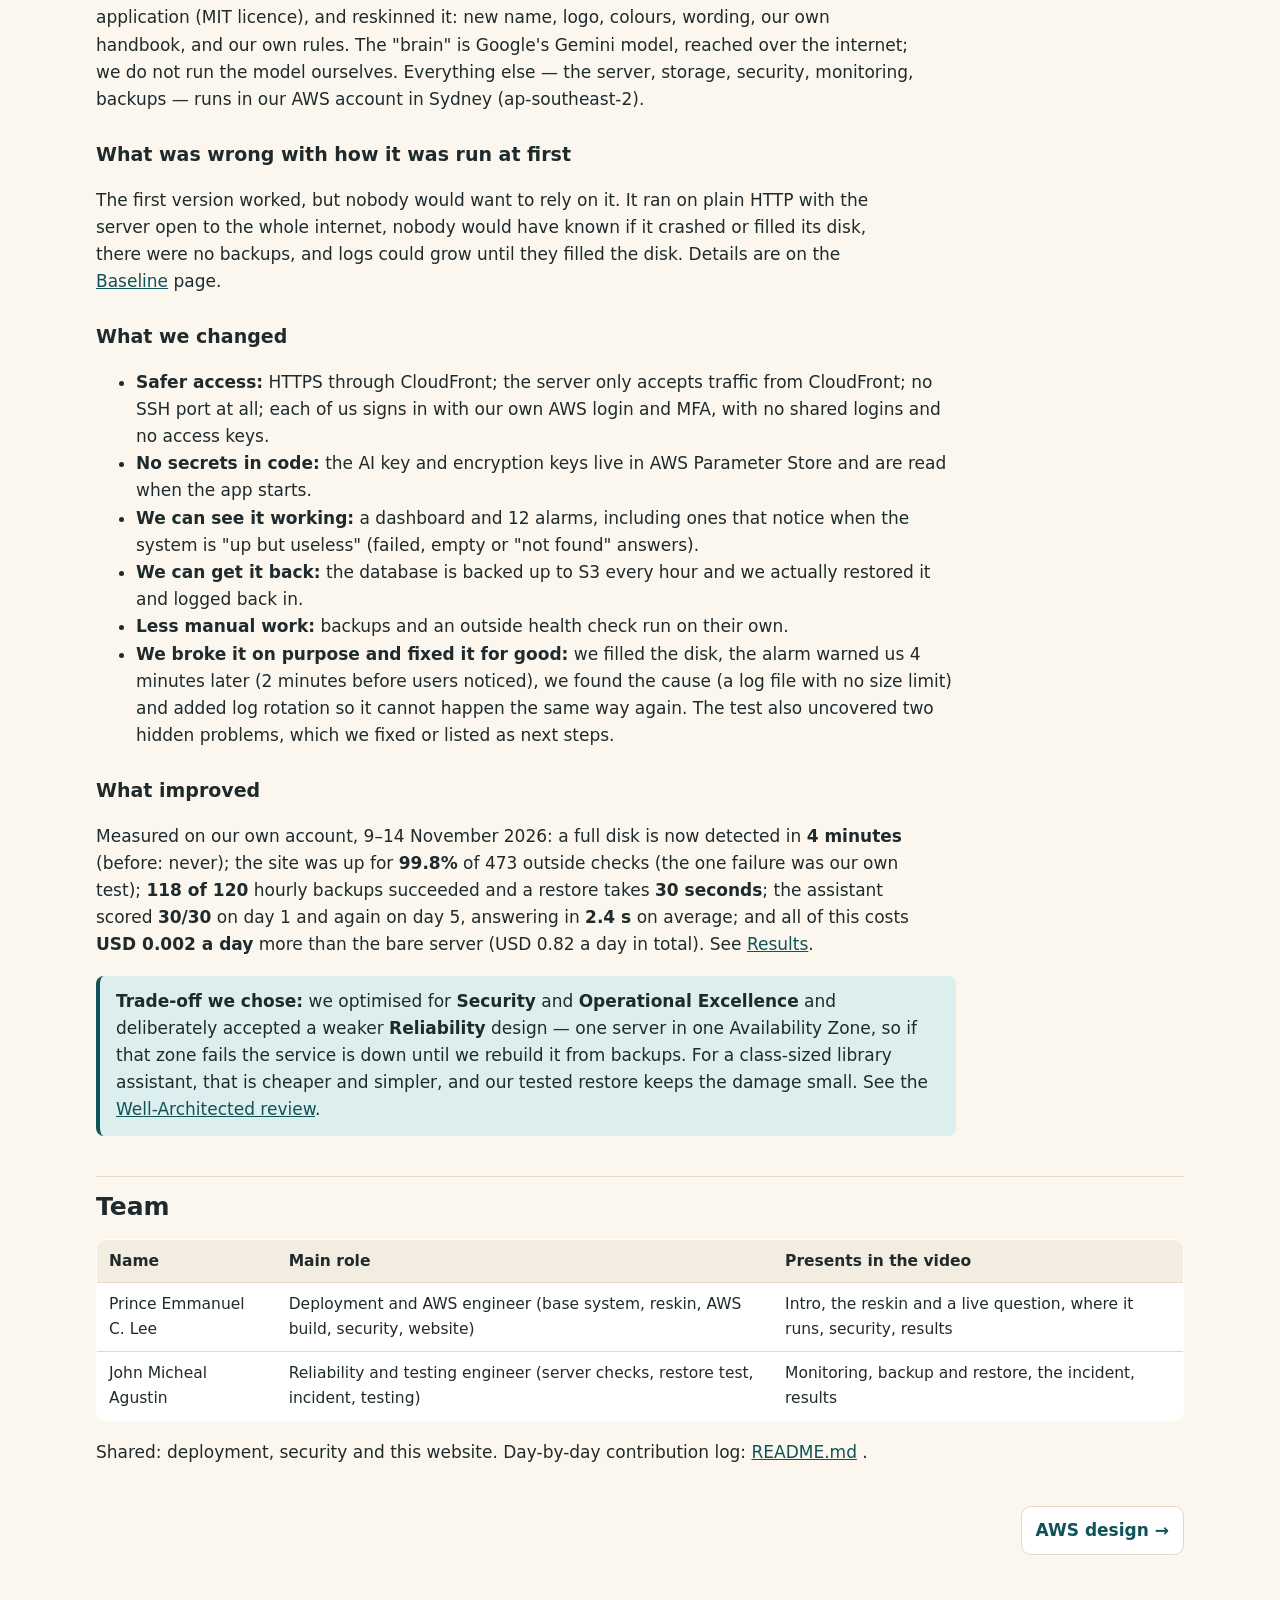
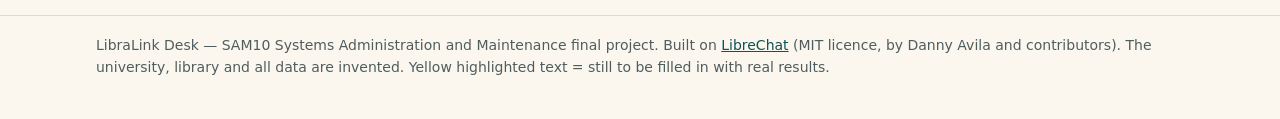
==== commit 1f42b699: "Day 3: final numbers, cost, budget fix, Gemini key check" ====
--- a/docs/index.html
+++ b/docs/index.html
@@ -47,15 +47,15 @@
   </ul>
 
   <h3>What improved</h3>
-  <p><span class="fill">FILL after measuring (see Results): e.g. "Time to detect a full disk went from 'never' to 4 minutes; 100% of hourly backups succeeded over 2 days; average answer time 3.1 s; cost per day went from $X to $Y after right-sizing."</span></p>
+  <p>Measured on our own account, 9–14 November 2026: a full disk is now detected in <b>4 minutes</b> (before: never); the site was up for <b>99.8%</b> of 473 outside checks (the one failure was our own test); <b>118 of 120</b> hourly backups succeeded and a restore takes <b>30 seconds</b>; the assistant scored <b>30/30</b> on day 1 and again on day 5, answering in <b>2.4 s</b> on average; and all of this costs <b>USD 0.002 a day</b> more than the bare server (USD 0.82 a day in total). See <a href="results.html">Results</a>.</p>
 
   <div class="note"><b>Trade-off we chose:</b> we optimised for <b>Security</b> and <b>Operational Excellence</b> and deliberately accepted a weaker <b>Reliability</b> design — one server in one Availability Zone, so if that zone fails the service is down until we rebuild it from backups. For a class-sized library assistant, that is cheaper and simpler, and our tested restore keeps the damage small. See the <a href="well-architected.html">Well-Architected review</a>.</div>
 
   <h2>Team</h2>
   <div class="table-wrap"><table>
     <tr><th>Name</th><th>Main role</th><th>Presents in the video</th></tr>
-    <tr><td>Prince Emmanuel C. Lee</td><td>Deployment and AWS engineer (base system, reskin, AWS build, security, website)</td><td><span class="fill">FILL: sections</span></td></tr>
-    <tr><td>John Micheal Agustin</td><td>Reliability and testing engineer (server checks, restore test, incident, testing)</td><td><span class="fill">FILL: sections</span></td></tr>
+    <tr><td>Prince Emmanuel C. Lee</td><td>Deployment and AWS engineer (base system, reskin, AWS build, security, website)</td><td>Intro, the reskin and a live question, where it runs, security, results</td></tr>
+    <tr><td>John Micheal Agustin</td><td>Reliability and testing engineer (server checks, restore test, incident, testing)</td><td>Monitoring, backup and restore, the incident, results</td></tr>
   </table></div>
   <p>Shared: deployment, security and this website. Day-by-day contribution log: <a href="https://github.com/leeprinceemmanuel-design/libralink-desk#contribution-log">README.md</a> .</p>
 </main>
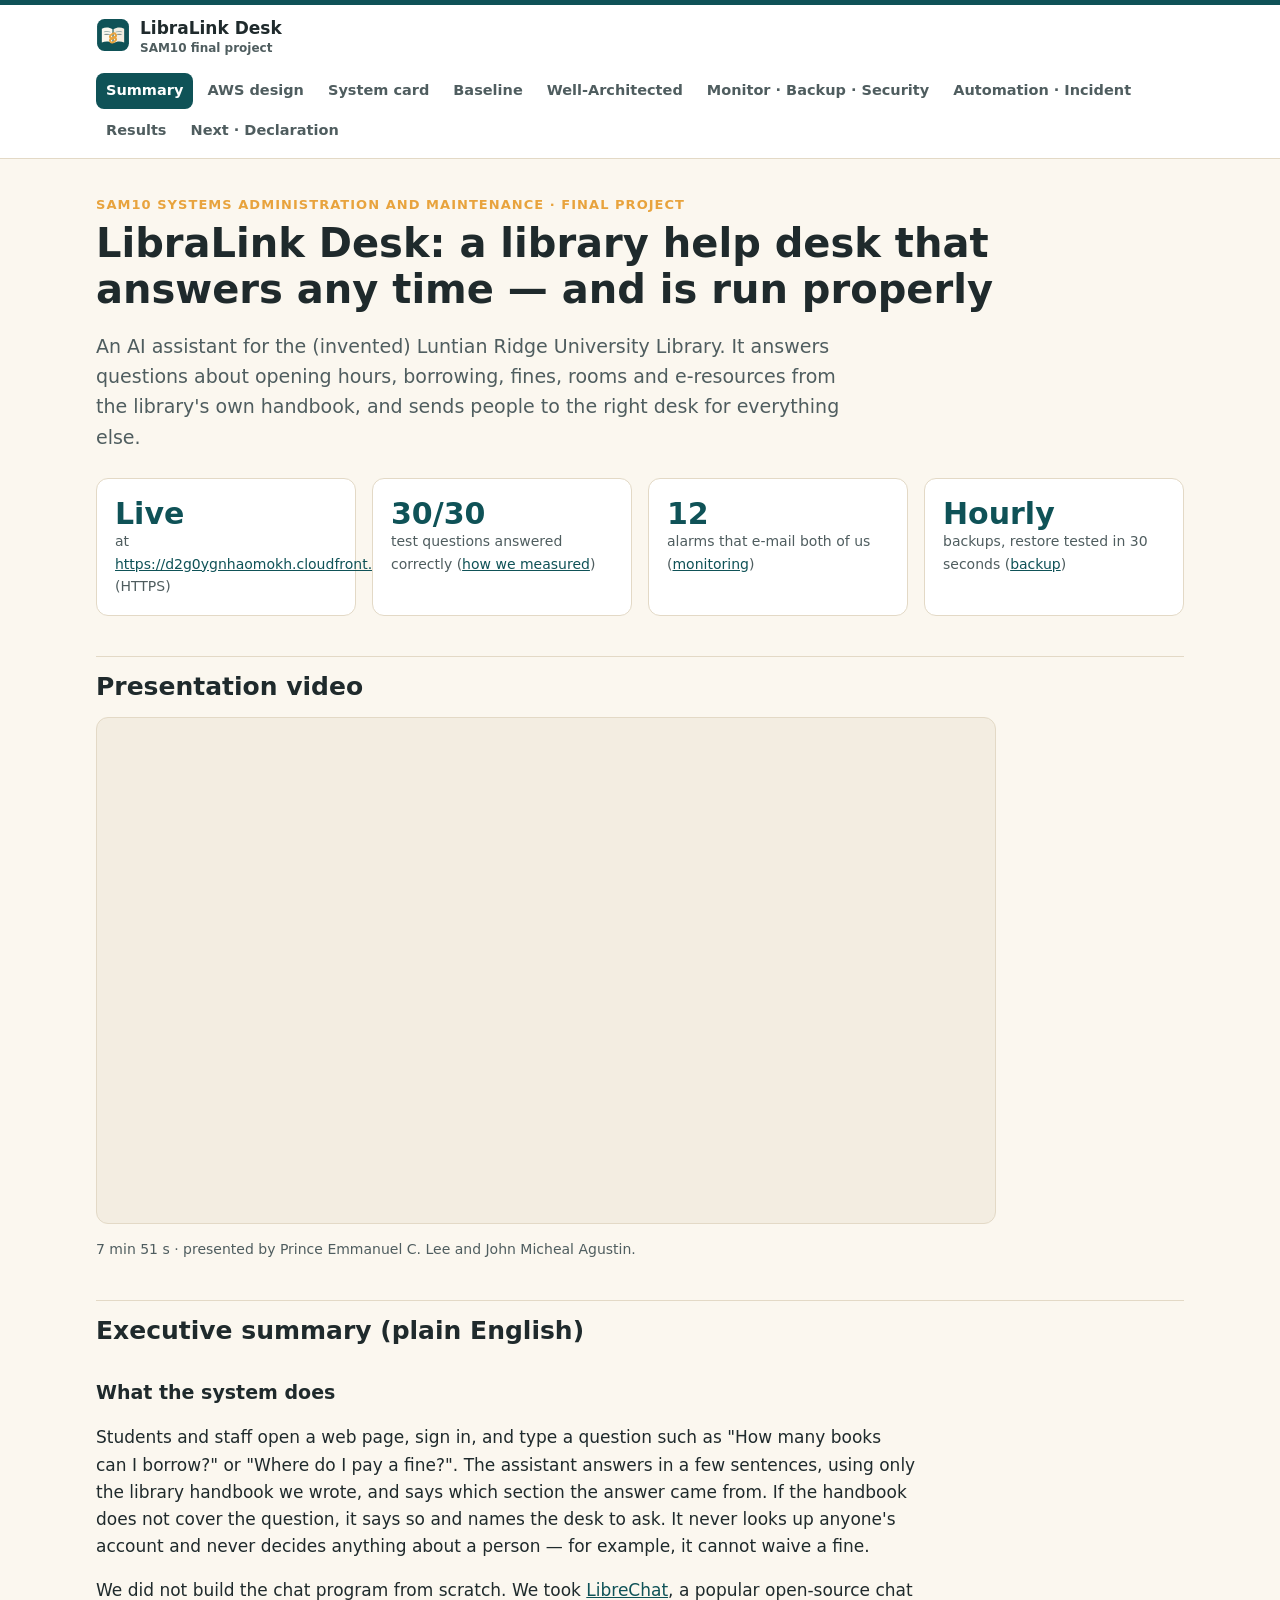
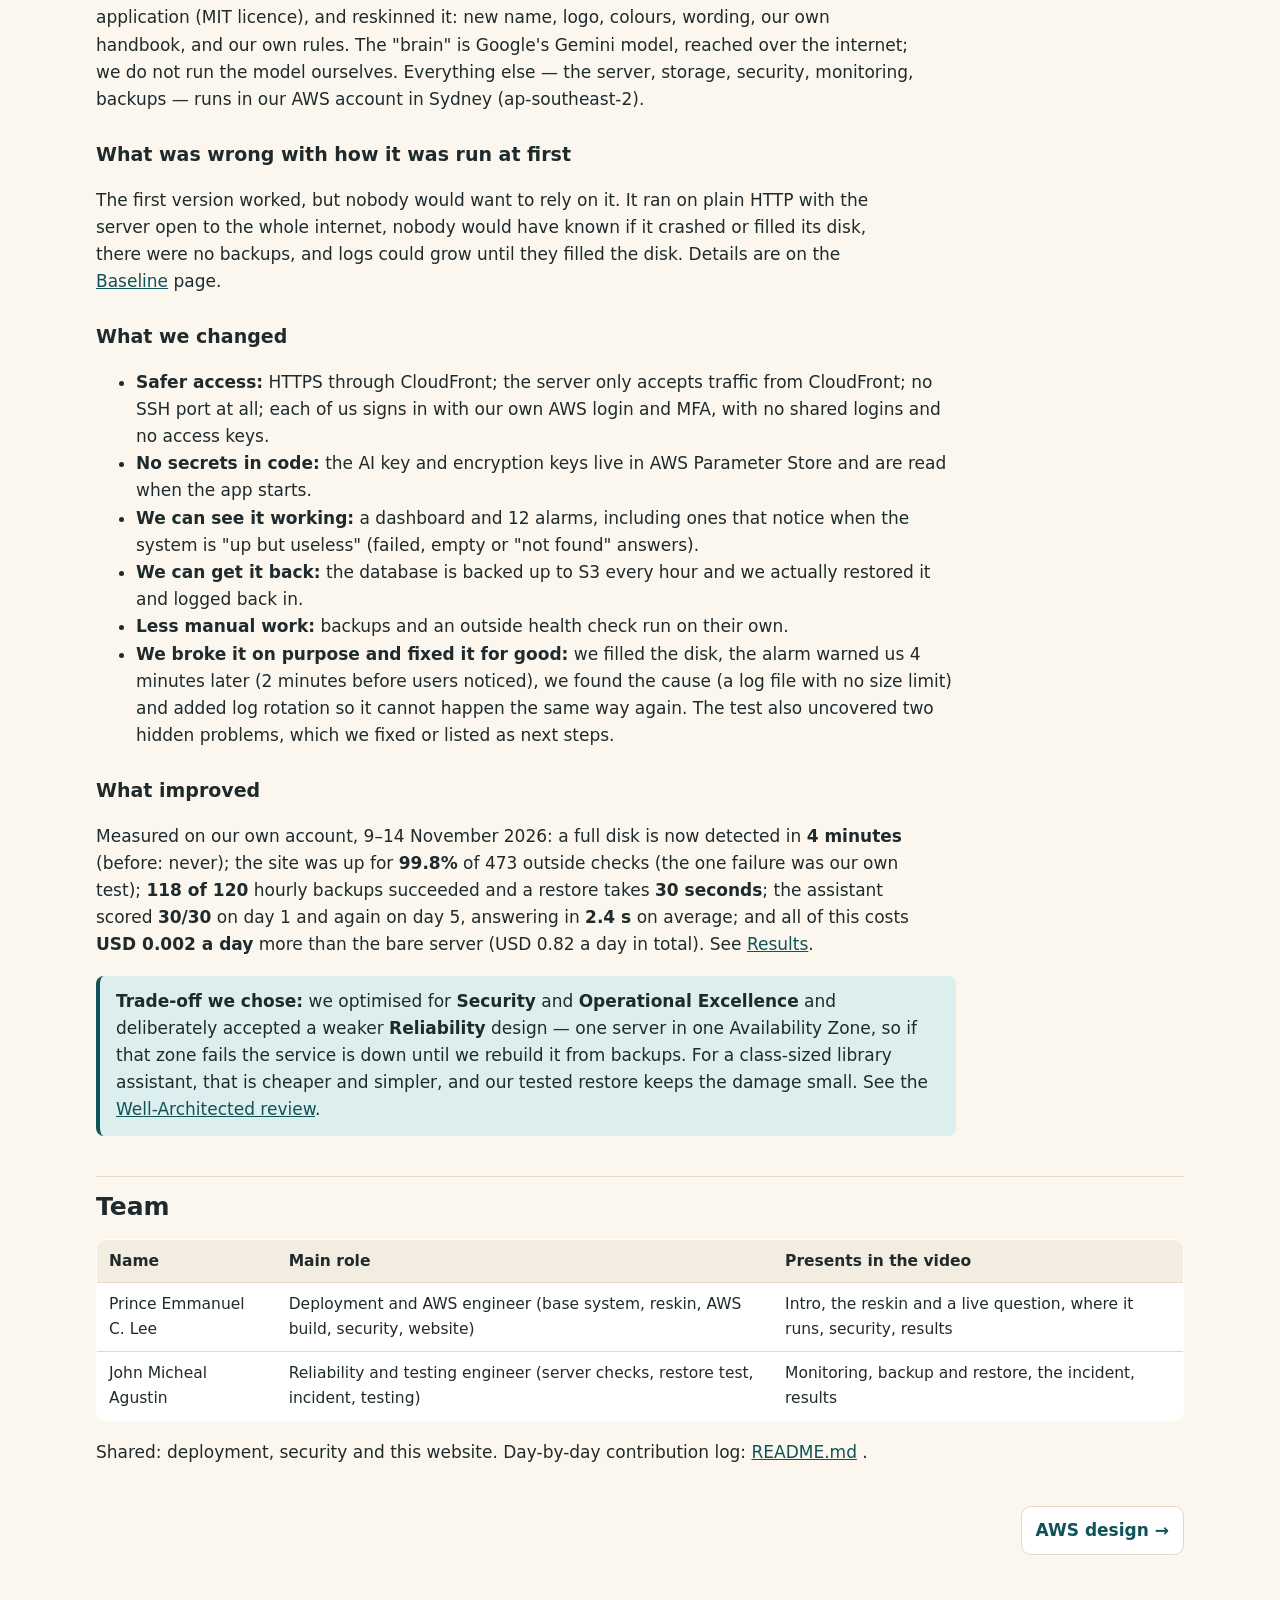
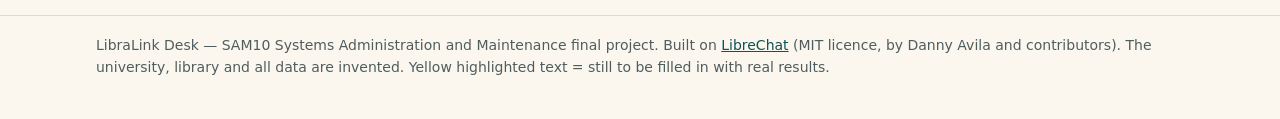
==== commit 11acf22c: "Video, final check" ====
--- a/docs/index.html
+++ b/docs/index.html
@@ -23,10 +23,9 @@
 
   <h2>Presentation video</h2>
   <div class="video">
-    <!-- Replace VIDEO_ID with your YouTube video id (the part after watch?v=). Set the video to Unlisted. -->
-    <iframe src="https://www.youtube-nocookie.com/embed/VIDEO_ID" title="LibraLink Desk presentation" allow="accelerometer; encrypted-media; picture-in-picture" allowfullscreen></iframe>
+    <iframe src="https://www.youtube-nocookie.com/embed/f3lTjbvXuOg" title="LibraLink Desk presentation" allow="accelerometer; encrypted-media; picture-in-picture" allowfullscreen></iframe>
   </div>
-  <p class="stat-label"><span class="fill">FILL: replace VIDEO_ID above</span> · 5–8 minutes · presented by Prince Emmanuel C. Lee and John Micheal Agustin.</p>
+  <p class="stat-label">7 min 51 s · presented by Prince Emmanuel C. Lee and John Micheal Agustin.</p>
 
   <h2>Executive summary (plain English)</h2>
   <h3>What the system does</h3>
